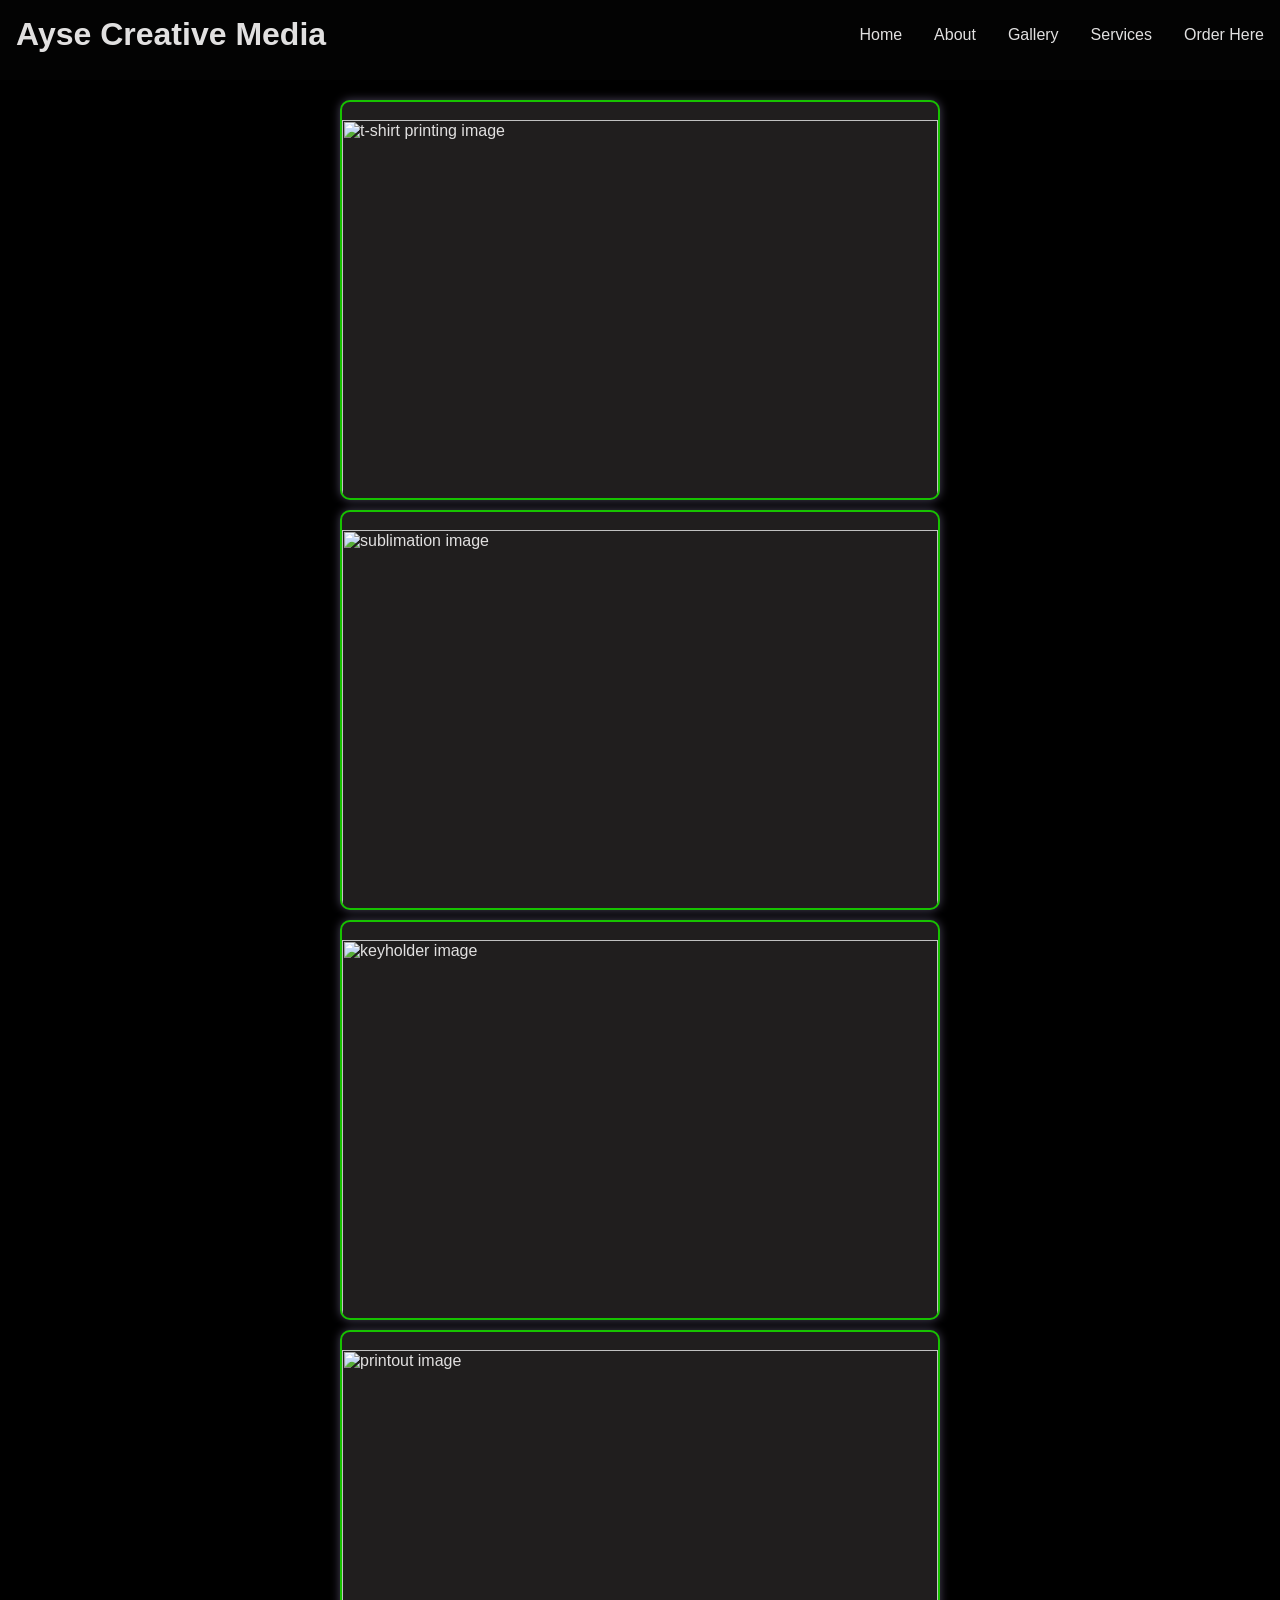
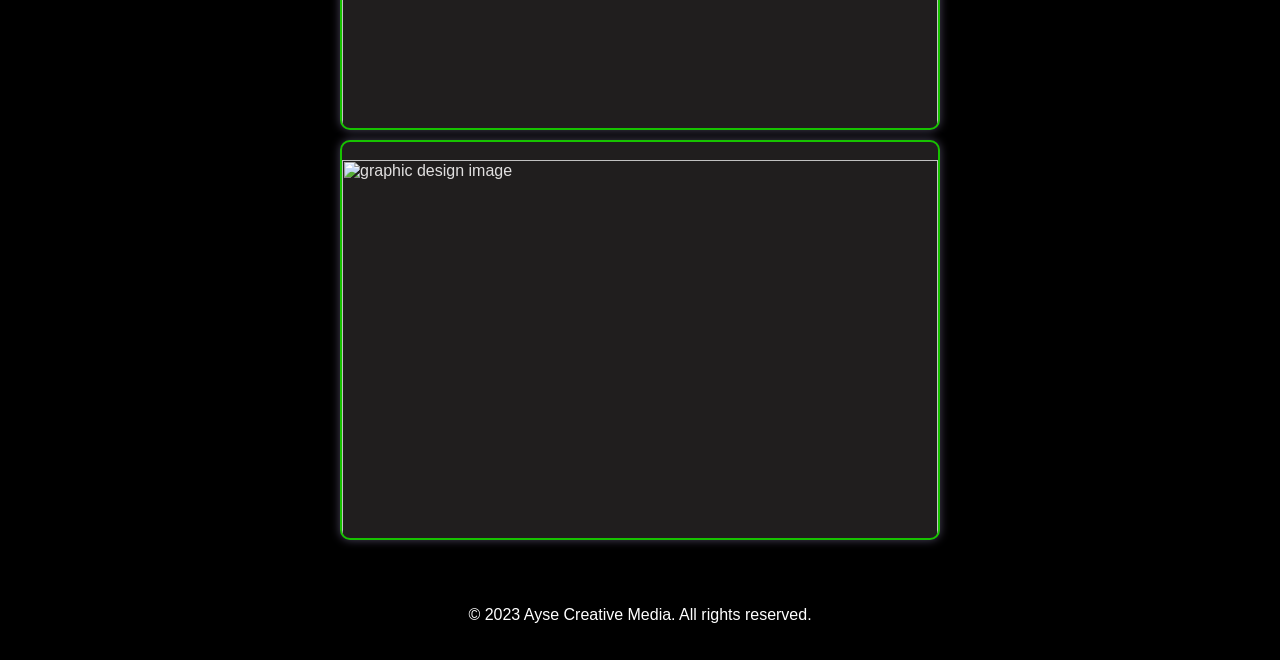
==== index.html @ 361a4e76 "Add files via upload" ====
<Doctype! html>
<html lang="en">
<head>
    <meta charset="UTF-8">
    <meta http-equiv="X-UA-Compatible" content="IE=edge">
    <meta name="viewport" content="width=device-width, initial-scale=1.0">
    <title>AyseCreativeMedia</title>
    <link rel="stylesheet" href="style.css">
</head>
<body>
    <!-- Header Section -->
    
<div class="header">
    <div class="navbar">
    <div class="nav-logo">
        <h1> Ayse Creative Media</h1>
    </div>
    <div class="hamburger">
        <spam class="bar"></spam>
        <spam class="bar"></spam>
        <spam class="bar"></spam>
    </div>
    <ul class="nav-menu">
        <li><a href="index.html"> Home </a></li>
        <li><a href="about.html"> About </a></li>
        <li><a href="gallery.html"> Gallery </a></li>
        <li><a href="services.html"> Services </a></li>
        <li><a href="Order.html"> Order Here </a></li>

    </ul>
    
    </div>
</div>
  
    <!-- Content Section -->
    <section class="content">
        <div class="content-container">
        
        <div class="content-item">
            <a href="gallery.html"><img src="https://res.cloudinary.com/txkpxwxm/image/upload/v1791805401/t-shirtprinting-img.png" alt="t-shirt printing image"></a>
        </div>
        <div class="content-item">
            <a href="gallery.html"> <img src="https://res.cloudinary.com/txkpxwxm/image/upload/v1791804949/sublimation-img.png" alt="sublimation image"></a>
            
        </div>
        <div class="content-item">
           <a href="gallery.html"> <img src="https://res.cloudinary.com/txkpxwxm/image/upload/v1791804949/keyholder-img.png" alt="keyholder image"> </a>
        </div>
        <div class="content-item">
            <a href="gallery.html"><img src="https://res.cloudinary.com/txkpxwxm/image/upload/v1791804954/printout-img.png" alt="printout image"></a>
        </div>
        <div class="content-item">
            <a href="gallery.html"><img src="https://res.cloudinary.com/txkpxwxm/image/upload/v1791804950/graphicdesign-img.png" alt="graphic design image"></a>
        </div>
        </div>
    </section>

    <section class="footer">
        <p>&copy; 2023 Ayse Creative Media. All rights reserved.</p>
    </section>
    <script src="home-script.js"></script>
</body>
</html>
---- style.css ----
*{
    margin: 0;
    padding: 0;
    box-sizing: border-box;
}
body{
    font-family: Arial, sans-serif;
    background-color: #000000;
    color: #fff;white-space: nowrap;
    overflow-x: hidden;
    width: 100%;
}
/* Header */
ul{
    list-style-type: none;
}
a,h1{
    text-decoration: none;
    color: rgb(225, 224, 224);
    padding: 1rem;
}
.header a:hover{
    color: rgb(104, 189, 104);
    box-shadow: 0 0 16px rgb(75, 71, 71);
    border: none;
    cursor: pointer;
}
.header{
    width: 100%;
    height: 80px;
    background-color: rgba(5, 5, 5, 0.60);
    backdrop-filter: blur(5px);
    position: sticky;
    top: 0;
    z-index: 1000;
}
.navbar{
    display: flex;
    justify-content: space-between;
    align-items: center;
}
.nav-menu{
    display: flex;
    list-style: none ;
    padding: 0;
    margin: 0;
}

.hamburger{
    display: none;
}
.bar{
    display: block;
    width: 25px;
    height: 3px;
    margin: 5px auto;
    background-color: rgb(179, 169, 200);
    transform: all 0.3s ease-in-out ;
}

/* Content */
.content {
    display: flex;
    flex-wrap: wrap;
    justify-content: center;
    align-items: center;
    gap: 20px;
    padding: 20px;
    box-sizing: border-box;
    width: 100%;
}

.content-item {
    width: 600px;
    height: 400px;
    background-color: #201e1e;
    border-radius: 10px;
    overflow: hidden;
    box-shadow: 0 0 10px rgba(148, 136, 182, 0.5);
    transition: all 0.3s ease-in-out;
    max-width: 100%;
    border: 2px solid #17c200;
    margin-bottom: 10px;
    
}

.content-item img {
    width: 100%;
    height: 100%;
    object-fit: cover;
    display: block;
}
.footer{
    width: 100%;
    height: 10vh;
    background-color:relative;
    display: flex;
    justify-content: center;
    align-items: center;
    color: white;
    font-size: 16px;
}
/* Mobile */

@media only screen and (max-width: 768px) {

    .navbar {
        position: relative;
    }

    .hamburger {
        display: block;
        padding: 1rem;
        cursor: pointer;
    }

    .nav-menu {
        display: none;
        list-style: none;
        padding: 0;
        margin: 0;
    
    }
    
    .nav-menu.active {
        display: flex;
        flex-direction: column;
        position: absolute;
        top: 80px;
        height: 900vh;
        right: 0;
        background-color: rgba(252, 251, 251, 0.916);
        width: 70%; 
        gap: 20px;
        padding: 20px;
        z-index: 1000;
    }

    .nav-menu li a {
        display: block;
        color: rgb(0, 0, 0);
        text-decoration: none;
        padding: 10px;


    }
    .nav-menu li a:hover {
        box-shadow: none;
        border: 1px solid black;
        border-right:  1px ; border-top: 1px; border-bottom: 1px;
    }
    /* section */
    .content{
        display: block;
        grid-template-columns: repeat(auto-fit,minmax(min(100%,280px),1fr)) ;
        gap: 20px;
        padding: 10px;
        width: 100%;  
    }
    .content-item{
        width: 100%;
    }

    
}
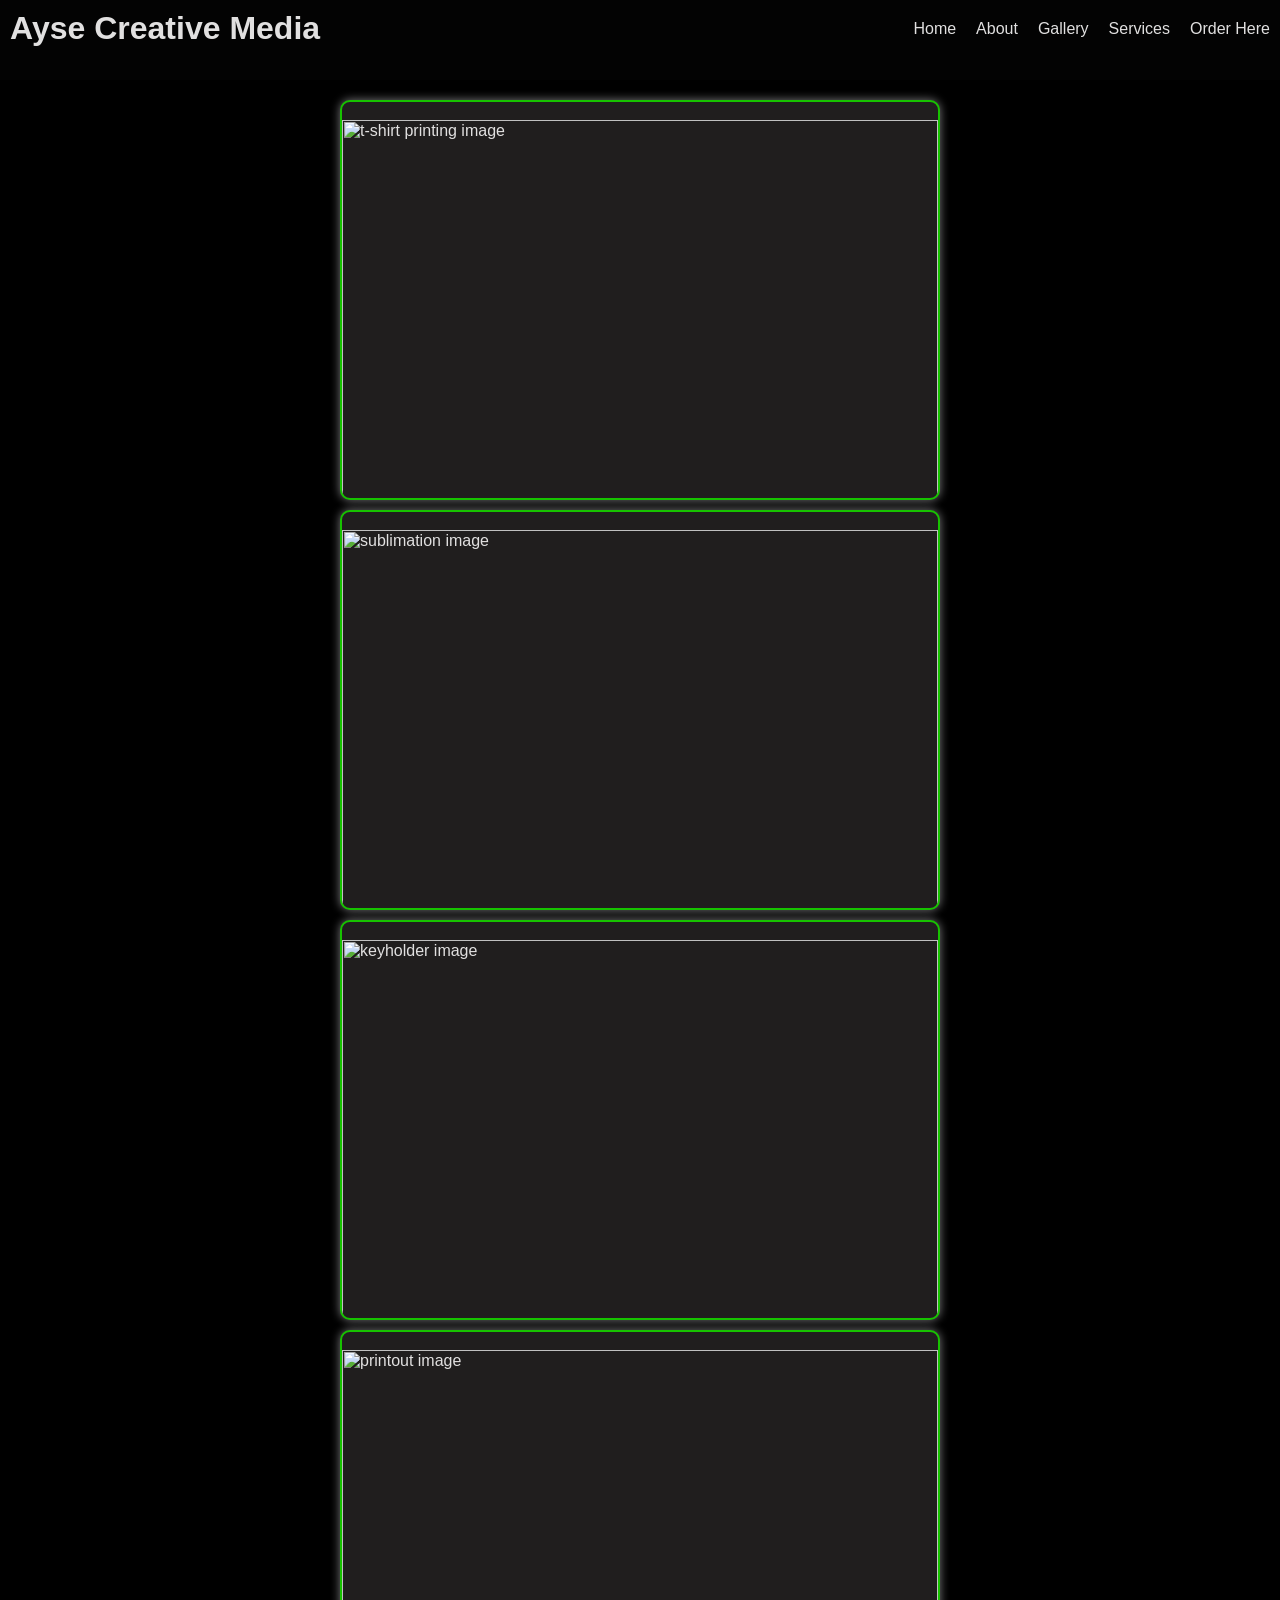
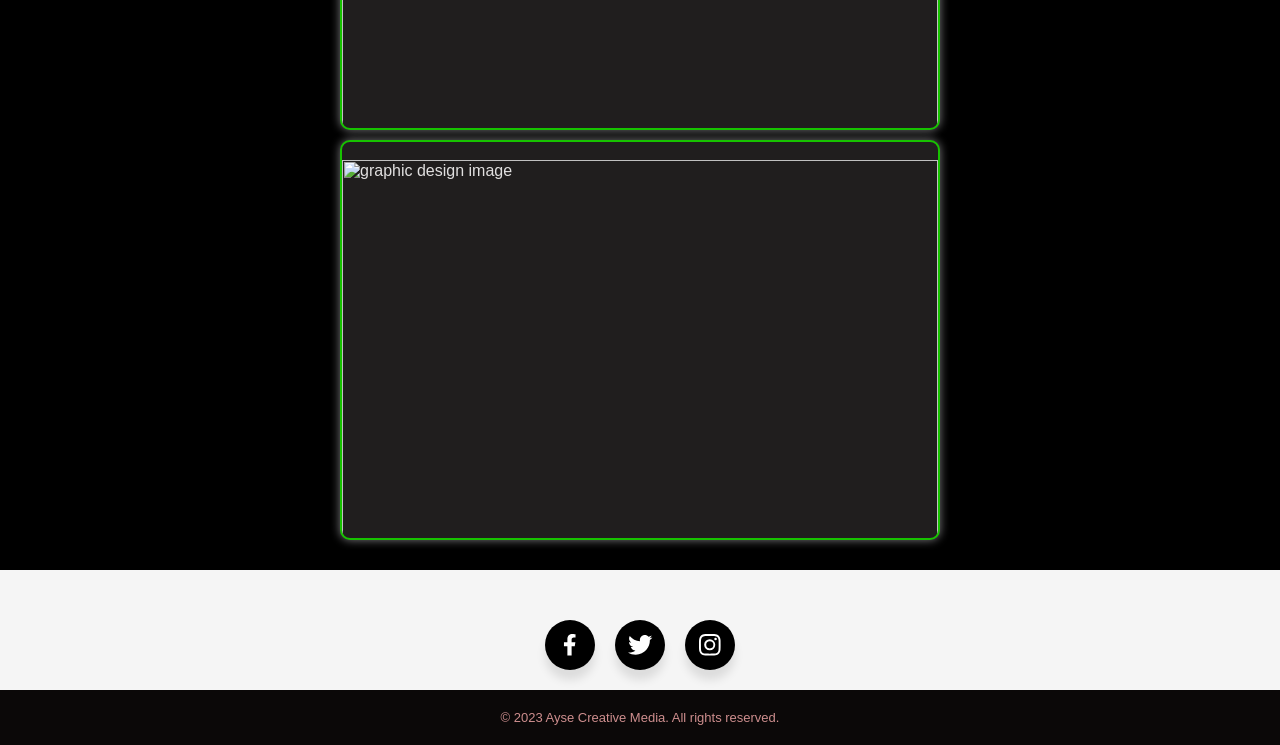
==== commit 19581bae: "Add files via upload" ====
--- a/index.html
+++ b/index.html
@@ -55,6 +55,53 @@
         </div>
     </section>
 
+    <!-- Social Media -->
+    <section class="socials">
+        <!-- From Uiverse.io by david-mohseni --> 
+<ul class="wrapper">
+  <li class="icon facebook">
+    <span class="tooltip">Facebook</span>
+    <svg
+      viewBox="0 0 320 512"
+      height="1.2em"
+      fill="currentColor"
+      xmlns="http://www.w3.org/2000/svg"
+    >
+      <path
+        d="M279.14 288l14.22-92.66h-88.91v-60.13c0-25.35 12.42-50.06 52.24-50.06h40.42V6.26S260.43 0 225.36 0c-73.22 0-121.08 44.38-121.08 124.72v70.62H22.89V288h81.39v224h100.17V288z"
+      ></path>
+    </svg>
+  </li>
+  <li class="icon twitter">
+    <span class="tooltip">Twitter</span>
+    <svg
+      height="1.8em"
+      fill="currentColor"
+      viewBox="0 0 48 48"
+      xmlns="http://www.w3.org/2000/svg"
+      class="twitter"
+    >
+      <path
+        d="M42,12.429c-1.323,0.586-2.746,0.977-4.247,1.162c1.526-0.906,2.7-2.351,3.251-4.058c-1.428,0.837-3.01,1.452-4.693,1.776C34.967,9.884,33.05,9,30.926,9c-4.08,0-7.387,3.278-7.387,7.32c0,0.572,0.067,1.129,0.193,1.67c-6.138-0.308-11.582-3.226-15.224-7.654c-0.64,1.082-1,2.349-1,3.686c0,2.541,1.301,4.778,3.285,6.096c-1.211-0.037-2.351-0.374-3.349-0.914c0,0.022,0,0.055,0,0.086c0,3.551,2.547,6.508,5.923,7.181c-0.617,0.169-1.269,0.263-1.941,0.263c-0.477,0-0.942-0.054-1.392-0.135c0.94,2.902,3.667,5.023,6.898,5.086c-2.528,1.96-5.712,3.134-9.174,3.134c-0.598,0-1.183-0.034-1.761-0.104C9.268,36.786,13.152,38,17.321,38c13.585,0,21.017-11.156,21.017-20.834c0-0.317-0.01-0.633-0.025-0.945C39.763,15.197,41.013,13.905,42,12.429"
+      ></path>
+    </svg>
+  </li>
+  <li class="icon instagram">
+    <span class="tooltip">Instagram</span>
+    <svg
+      xmlns="http://www.w3.org/2000/svg"
+      height="1.2em"
+      fill="currentColor"
+      class="bi bi-instagram"
+      viewBox="0 0 16 16"
+    >
+      <path
+        d="M8 0C5.829 0 5.556.01 4.703.048 3.85.088 3.269.222 2.76.42a3.917 3.917 0 0 0-1.417.923A3.927 3.927 0 0 0 .42 2.76C.222 3.268.087 3.85.048 4.7.01 5.555 0 5.827 0 8.001c0 2.172.01 2.444.048 3.297.04.852.174 1.433.372 1.942.205.526.478.972.923 1.417.444.445.89.719 1.416.923.51.198 1.09.333 1.942.372C5.555 15.99 5.827 16 8 16s2.444-.01 3.298-.048c.851-.04 1.434-.174 1.943-.372a3.916 3.916 0 0 0 1.416-.923c.445-.445.718-.891.923-1.417.197-.509.332-1.09.372-1.942C15.99 10.445 16 10.173 16 8s-.01-2.445-.048-3.299c-.04-.851-.175-1.433-.372-1.941a3.926 3.926 0 0 0-.923-1.417A3.911 3.911 0 0 0 13.24.42c-.51-.198-1.092-.333-1.943-.372C10.443.01 10.172 0 7.998 0h.003zm-.717 1.442h.718c2.136 0 2.389.007 3.232.046.78.035 1.204.166 1.486.275.373.145.64.319.92.599.28.28.453.546.598.92.11.281.24.705.275 1.485.039.843.047 1.096.047 3.231s-.008 2.389-.047 3.232c-.035.78-.166 1.203-.275 1.485a2.47 2.47 0 0 1-.599.919c-.28.28-.546.453-.92.598-.28.11-.704.24-1.485.276-.843.038-1.096.047-3.232.047s-2.39-.009-3.233-.047c-.78-.036-1.203-.166-1.485-.276a2.478 2.478 0 0 1-.92-.598 2.48 2.48 0 0 1-.6-.92c-.109-.281-.24-.705-.275-1.485-.038-.843-.046-1.096-.046-3.233 0-2.136.008-2.388.046-3.231.036-.78.166-1.204.276-1.486.145-.373.319-.64.599-.92.28-.28.546-.453.92-.598.282-.11.705-.24 1.485-.276.738-.034 1.024-.044 2.515-.045v.002zm4.988 1.328a.96.96 0 1 0 0 1.92.96.96 0 0 0 0-1.92zm-4.27 1.122a4.109 4.109 0 1 0 0 8.217 4.109 4.109 0 0 0 0-8.217zm0 1.441a2.667 2.667 0 1 1 0 5.334 2.667 2.667 0 0 1 0-5.334z"
+      ></path>
+    </svg>
+  </li>
+</ul>
+    </section>
     <section class="footer">
         <p>&copy; 2023 Ayse Creative Media. All rights reserved.</p>
     </section>
--- a/style.css
+++ b/style.css
@@ -17,11 +17,10 @@
 a,h1{
     text-decoration: none;
     color: rgb(225, 224, 224);
-    padding: 1rem;
+    padding: 10px;
 }
 .header a:hover{
     color: rgb(104, 189, 104);
-    box-shadow: 0 0 16px rgb(75, 71, 71);
     border: none;
     cursor: pointer;
 }
@@ -68,6 +67,7 @@
     padding: 20px;
     box-sizing: border-box;
     width: 100%;
+    
 }
 
 .content-item {
@@ -76,7 +76,7 @@
     background-color: #201e1e;
     border-radius: 10px;
     overflow: hidden;
-    box-shadow: 0 0 10px rgba(148, 136, 182, 0.5);
+    box-shadow: 0 0 10px rgba(245, 244, 249, 0.5);
     transition: all 0.3s ease-in-out;
     max-width: 100%;
     border: 2px solid #17c200;
@@ -90,22 +90,116 @@
     object-fit: cover;
     display: block;
 }
-.footer{
-    width: 100%;
-    height: 10vh;
-    background-color:relative;
-    display: flex;
-    justify-content: center;
-    align-items: center;
-    color: white;
-    font-size: 16px;
+/* Social Media */
+
+.wrapper {
+  display: inline-flex;
+  list-style: none;
+  height: 120px;
+  width: 100%;
+  padding-top: 40px;
+  font-family: "Poppins", sans-serif;
+  justify-content: center;
+  background-color: whitesmoke;
+}
+
+.wrapper .icon {
+  position: relative;
+  background: #000000;
+  border-radius: 50%;
+  margin: 10px;
+  width: 50px;
+  height: 50px;
+  font-size: 18px;
+  display: flex;
+  justify-content: center;
+  align-items: center;
+  flex-direction: column;
+  box-shadow: 0 10px 10px rgba(0, 0, 0, 0.1);
+  cursor: pointer;
+  transition: all 0.2s cubic-bezier(0.68, -0.55, 0.265, 1.55);
+}
+
+.wrapper .tooltip {
+  position: absolute;
+  top: 0;
+  font-size: 14px;
+  background: #fff;
+  color: #fff;
+  padding: 5px 8px;
+  border-radius: 5px;
+  box-shadow: 0 10px 10px rgba(0, 0, 0, 0.1);
+  opacity: 0;
+  pointer-events: none;
+  transition: all 0.3s cubic-bezier(0.68, -0.55, 0.265, 1.55);
+}
+
+.wrapper .tooltip::before {
+  position: absolute;
+  content: "";
+  height: 8px;
+  width: 8px;
+  background: #fff;
+  bottom: -3px;
+  left: 50%;
+  transform: translate(-50%) rotate(45deg);
+  transition: all 0.3s cubic-bezier(0.68, -0.55, 0.265, 1.55);
+}
+
+.wrapper .icon:hover .tooltip {
+  top: -45px;
+  opacity: 1;
+  visibility: visible;
+  pointer-events: auto;
+}
+
+.wrapper .icon:hover span,
+.wrapper .icon:hover .tooltip {
+  text-shadow: 0px -1px 0px rgba(0, 0, 0, 0.1);
+}
+
+.wrapper .facebook:hover,
+.wrapper .facebook:hover .tooltip,
+.wrapper .facebook:hover .tooltip::before {
+  background: #1877f2;
+  color: #fff;
+}
+
+.wrapper .twitter:hover,
+.wrapper .twitter:hover .tooltip,
+.wrapper .twitter:hover .tooltip::before {
+  background: #1da1f2;
+  color: #fff;
+}
+
+.wrapper .instagram:hover,
+.wrapper .instagram:hover .tooltip,
+.wrapper .instagram:hover .tooltip::before {
+  background: #e4405f;
+  color: #fff;
+}
+
+/* Footer */
+.footer {
+    padding: 20px 6%;
+    background: #0b0808;
+    color: #ce8e8e;
+    text-align: center;
+    font-size: 13px;
 }
 /* Mobile */
 
 @media only screen and (max-width: 768px) {
-
+    *{
+    margin: 0;
+    padding: 0;
+    box-sizing: border-box;
+    }
     .navbar {
         position: relative;
+    }
+    .navbar .nav-logo{
+        font-size: 12px;
     }
 
     .hamburger {
@@ -127,9 +221,9 @@
         flex-direction: column;
         position: absolute;
         top: 80px;
-        height: 900vh;
+        height: 100vh;
         right: 0;
-        background-color: rgba(252, 251, 251, 0.916);
+        background-color: rgba(203, 190, 190, 0.916);
         width: 70%; 
         gap: 20px;
         padding: 20px;
@@ -141,8 +235,6 @@
         color: rgb(0, 0, 0);
         text-decoration: none;
         padding: 10px;
-
-
     }
     .nav-menu li a:hover {
         box-shadow: none;
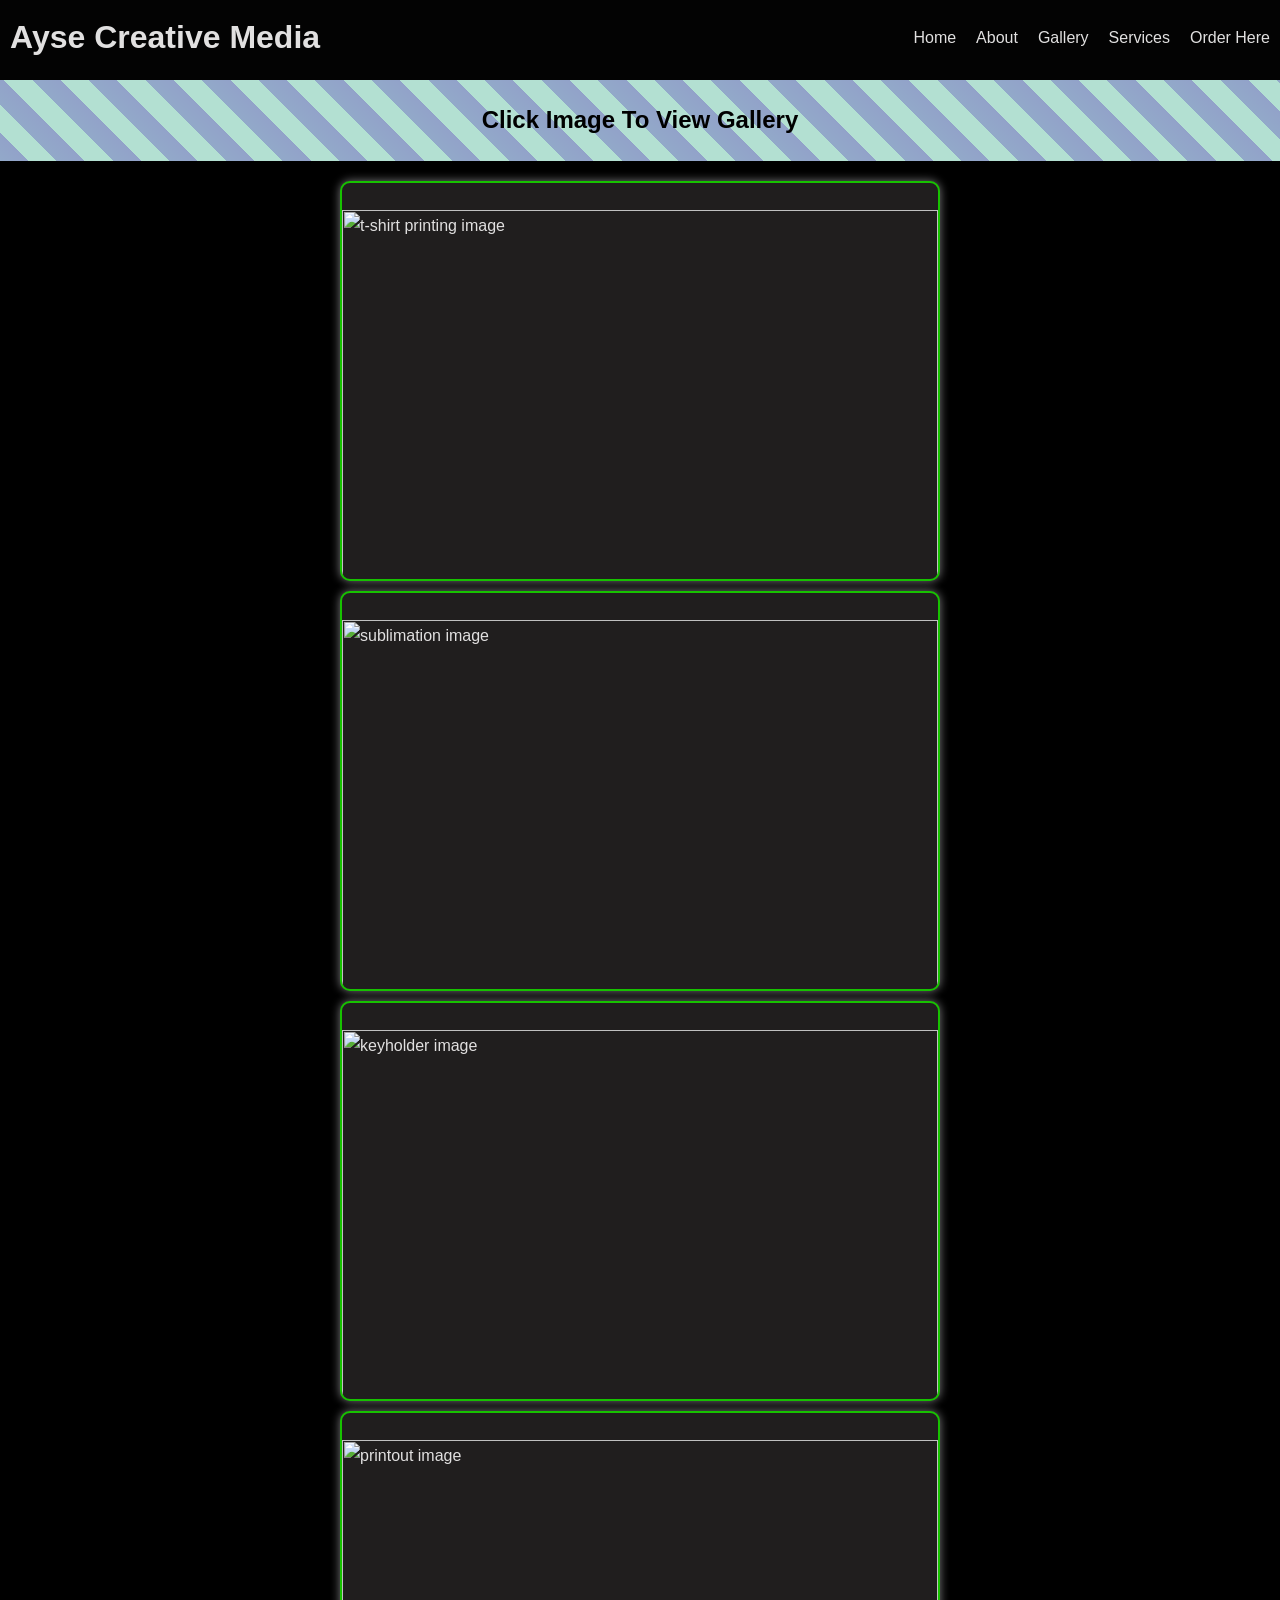
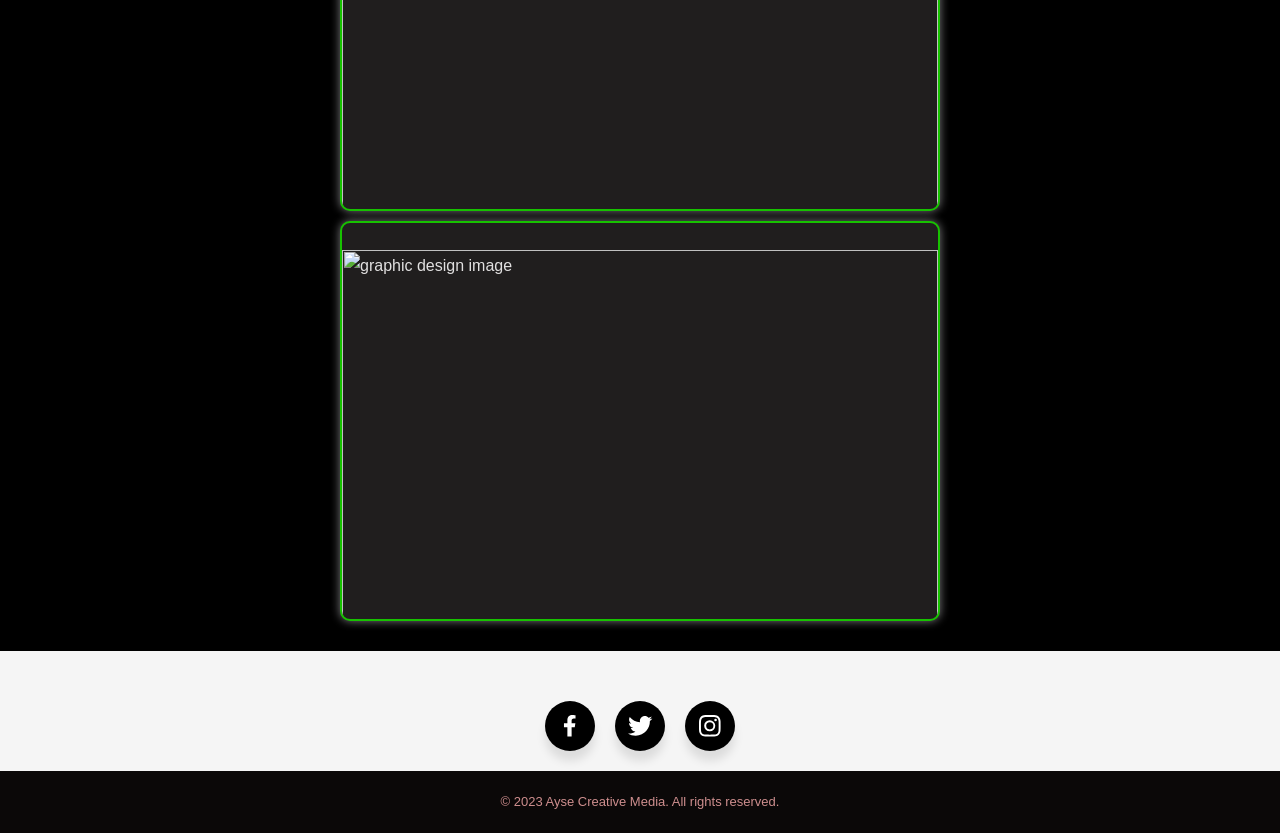
==== commit 5da14cf9: "Add files via upload" ====
--- a/index.html
+++ b/index.html
@@ -31,7 +31,9 @@
     
     </div>
 </div>
-  
+  <div class="nav-hero">
+    <h2> Click Image To View Gallery</h2>
+  </div>
     <!-- Content Section -->
     <section class="content">
         <div class="content-container">
--- a/style.css
+++ b/style.css
@@ -3,12 +3,14 @@
     padding: 0;
     box-sizing: border-box;
 }
-body{
-    font-family: Arial, sans-serif;
+body {
+        font-family: Arial, sans-serif;
     background-color: #000000;
     color: #fff;white-space: nowrap;
-    overflow-x: hidden;
-    width: 100%;
+    font-family: Arial, sans-serif;
+    line-height: 1.7;
+    width: 100%;
+
 }
 /* Header */
 ul{
@@ -44,6 +46,16 @@
     padding: 0;
     margin: 0;
 }
+.nav-hero{
+    width: 100%;
+    height: 70px 5%;
+    padding: 20px 5%;
+    justify-content: center;
+    text-align: center;
+    color: black;
+    background: repeating-linear-gradient(45deg, #92a9c9, #92a2c9 20px, #b3e0d2 20px, #b3e0d2 40px);
+}
+
 
 .hamburger{
     display: none;
@@ -187,7 +199,92 @@
     text-align: center;
     font-size: 13px;
 }
-/* Mobile */
+
+.wrapper .icon {
+  position: relative;
+  background: #000000;
+  border-radius: 50%;
+  margin: 10px;
+  width: 50px;
+  height: 50px;
+  font-size: 18px;
+  display: flex;
+  justify-content: center;
+  align-items: center;
+  flex-direction: column;
+  box-shadow: 0 10px 10px rgba(0, 0, 0, 0.1);
+  cursor: pointer;
+  transition: all 0.2s cubic-bezier(0.68, -0.55, 0.265, 1.55);
+}
+
+.wrapper .tooltip {
+  position: absolute;
+  top: 0;
+  font-size: 14px;
+  background: #fff;
+  color: #fff;
+  padding: 5px 8px;
+  border-radius: 5px;
+  box-shadow: 0 10px 10px rgba(0, 0, 0, 0.1);
+  opacity: 0;
+  pointer-events: none;
+  transition: all 0.3s cubic-bezier(0.68, -0.55, 0.265, 1.55);
+}
+
+.wrapper .tooltip::before {
+  position: absolute;
+  content: "";
+  height: 8px;
+  width: 8px;
+  background: #fff;
+  bottom: -3px;
+  left: 50%;
+  transform: translate(-50%) rotate(45deg);
+  transition: all 0.3s cubic-bezier(0.68, -0.55, 0.265, 1.55);
+}
+
+.wrapper .icon:hover .tooltip {
+  top: -45px;
+  opacity: 1;
+  visibility: visible;
+  pointer-events: auto;
+}
+
+.wrapper .icon:hover span,
+.wrapper .icon:hover .tooltip {
+  text-shadow: 0px -1px 0px rgba(0, 0, 0, 0.1);
+}
+
+.wrapper .facebook:hover,
+.wrapper .facebook:hover .tooltip,
+.wrapper .facebook:hover .tooltip::before {
+  background: #1877f2;
+  color: #fff;
+}
+
+.wrapper .twitter:hover,
+.wrapper .twitter:hover .tooltip,
+.wrapper .twitter:hover .tooltip::before {
+  background: #1da1f2;
+  color: #fff;
+}
+
+.wrapper .instagram:hover,
+.wrapper .instagram:hover .tooltip,
+.wrapper .instagram:hover .tooltip::before {
+  background: #e4405f;
+  color: #fff;
+}
+
+/* Footer */
+.footer {
+    padding: 20px 6%;
+    background: #0b0808;
+    color: #ce8e8e;
+    text-align: center;
+    font-size: 13px;
+}
+/* Mobile responsive design */
 
 @media only screen and (max-width: 768px) {
     *{
@@ -195,6 +292,11 @@
     padding: 0;
     box-sizing: border-box;
     }
+
+    .header{
+        flex-direction: column;
+    }
+
     .navbar {
         position: relative;
     }
@@ -223,7 +325,7 @@
         top: 80px;
         height: 100vh;
         right: 0;
-        background-color: rgba(203, 190, 190, 0.916);
+        background-color:whitesmoke;
         width: 70%; 
         gap: 20px;
         padding: 20px;
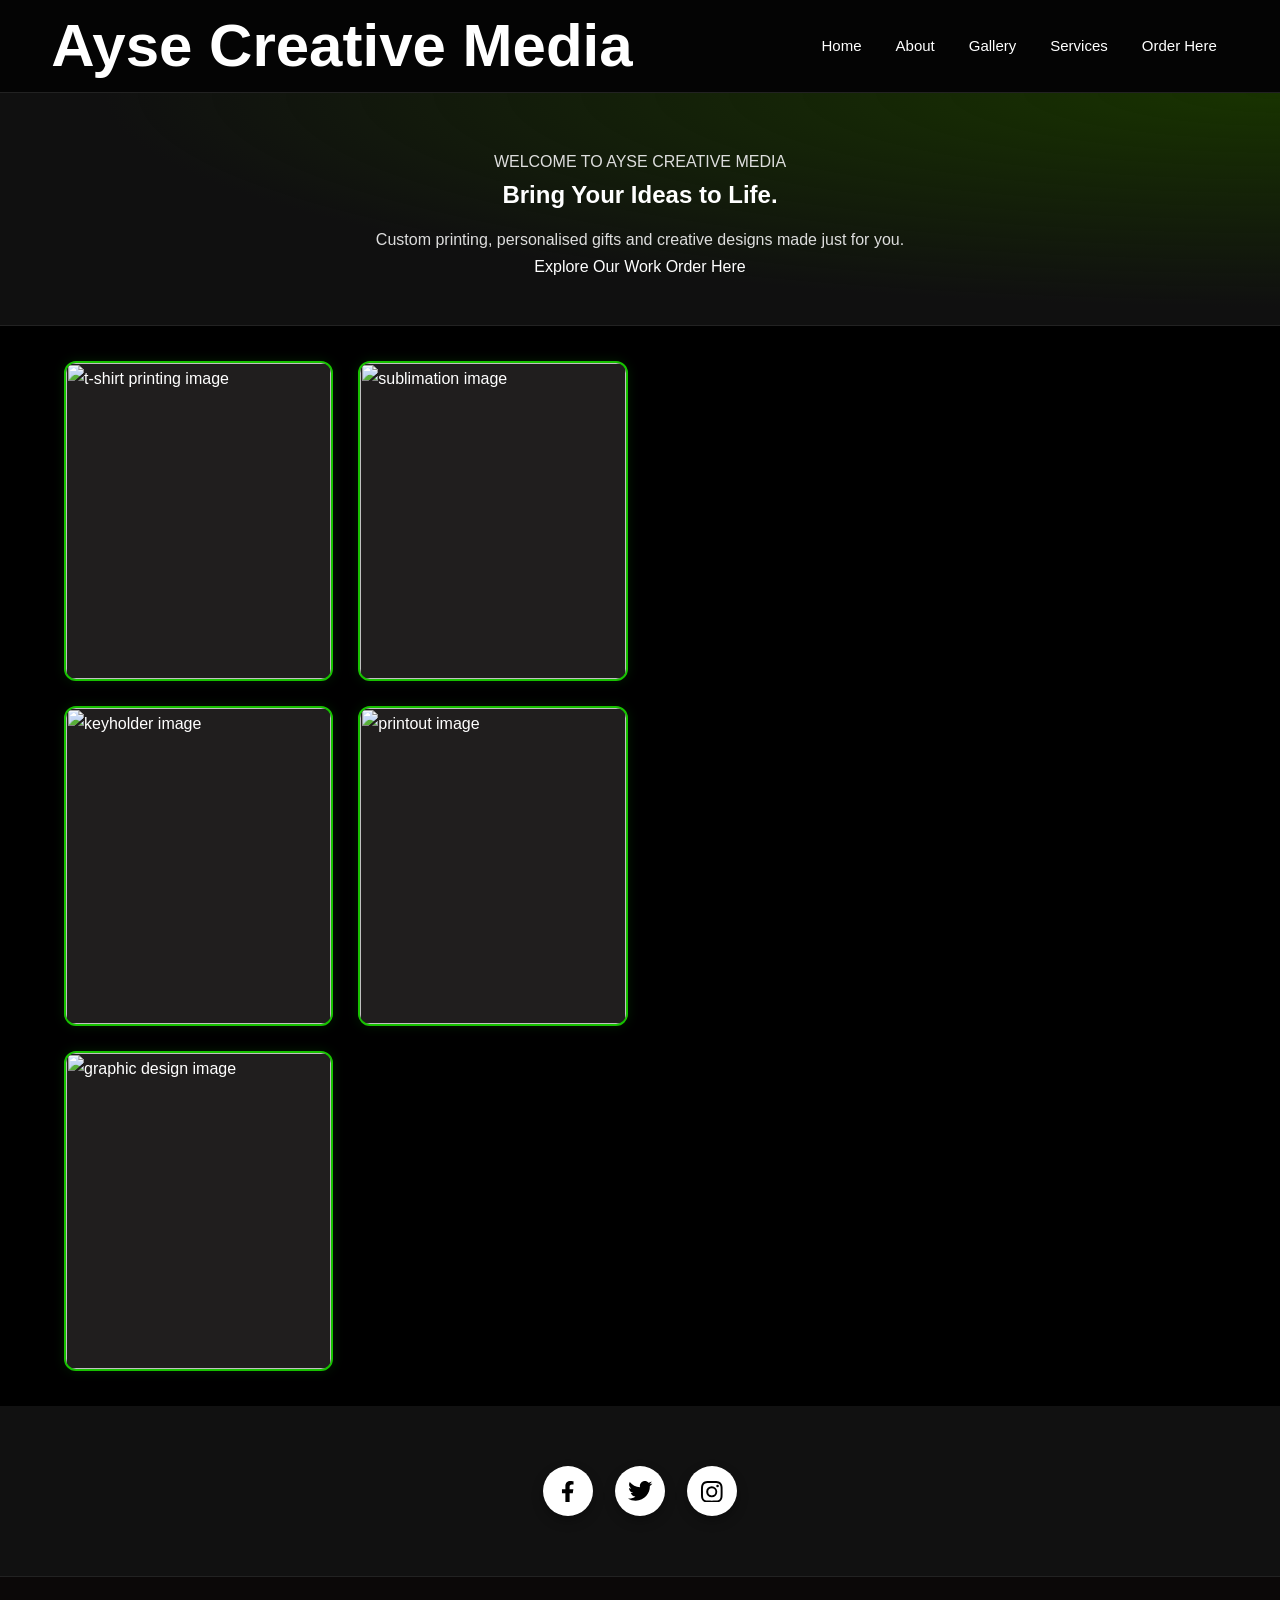
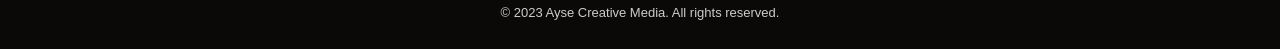
==== commit 308292b3: "Add files via upload" ====
--- a/index.html
+++ b/index.html
@@ -31,9 +31,26 @@
     
     </div>
 </div>
-  <div class="nav-hero">
-    <h2> Click Image To View Gallery</h2>
-  </div>
+  <section class="nav-hero">
+    <p class="hero-tag">WELCOME TO AYSE CREATIVE MEDIA</p>
+
+    <h1>Bring Your Ideas to Life.</h1>
+
+    <p class="hero-description">
+        Custom printing, personalised gifts and creative designs
+        made just for you.
+    </p>
+
+    <div class="hero-buttons">
+        <a href="gallery.html" class="hero-btn primary-btn">
+            Explore Our Work
+        </a>
+
+        <a href="Order.html" class="hero-btn secondary-btn">
+            Order Here
+        </a>
+    </div>
+</section>
     <!-- Content Section -->
     <section class="content">
         <div class="content-container">
--- a/style.css
+++ b/style.css
@@ -1,360 +1,524 @@
-*{
+* {
     margin: 0;
     padding: 0;
     box-sizing: border-box;
 }
+
+:root {
+    --ayse-green: #a8ed00;
+    --ayse-border: #17c200;
+    --ayse-black: #000000;
+    --ayse-card: #201e1e;
+    --ayse-white: #ffffff;
+    --ayse-grey: #cccccc;
+    --ayse-blue: rgb(36, 67, 119);
+}
+
+html {
+    width: 100%;
+    scroll-behavior: smooth;
+    scroll-padding-top: 90px;
+}
+
 body {
-        font-family: Arial, sans-serif;
-    background-color: #000000;
-    color: #fff;white-space: nowrap;
     font-family: Arial, sans-serif;
+    background-color: var(--ayse-black);
+    color: var(--ayse-white);
     line-height: 1.7;
     width: 100%;
-
-}
-/* Header */
-ul{
-    list-style-type: none;
-}
-a,h1{
+    min-height: 100vh;
+    overflow-x: clip;
+}
+
+/* GENERAL LINKS */
+a {
     text-decoration: none;
-    color: rgb(225, 224, 224);
-    padding: 10px;
-}
-.header a:hover{
-    color: rgb(104, 189, 104);
-    border: none;
-    cursor: pointer;
-}
-.header{
-    width: 100%;
-    height: 80px;
-    background-color: rgba(5, 5, 5, 0.60);
-    backdrop-filter: blur(5px);
+    color: inherit;
+}
+
+ul {
+    list-style: none;
+    }
+
+/* header */
+.header {
+    width: 100%;
+    min-height: 80px;
+    background-color: rgba(5, 5, 5, 0.95);
+    backdrop-filter: blur(10px);
     position: sticky;
     top: 0;
     z-index: 1000;
-}
-.navbar{
+    border-bottom: 1px solid #222;
+}
+
+.navbar {
+    min-height: 80px;
     display: flex;
     justify-content: space-between;
     align-items: center;
-}
-.nav-menu{
+    gap: 20px;
+    padding: 10px 4%;
+    position: relative;
+}
+
+.nav-logo {
+    color: var(--ayse-white);
+    font-size: clamp(20px, 2.5vw, 30px);
+    font-weight: bold;
+    white-space: normal;
+    line-height: 1.2;
+}
+
+.nav-menu {
     display: flex;
-    list-style: none ;
+    align-items: center;
+    justify-content: flex-end;
+    gap: 10px;
+    margin: 0;
     padding: 0;
-    margin: 0;
-}
-.nav-hero{
-    width: 100%;
-    height: 70px 5%;
-    padding: 20px 5%;
-    justify-content: center;
-    text-align: center;
-    color: black;
-    background: repeating-linear-gradient(45deg, #92a9c9, #92a2c9 20px, #b3e0d2 20px, #b3e0d2 40px);
-}
-
-
-.hamburger{
+}
+
+.nav-menu li a {
+    display: block;
+    color: var(--ayse-white);
+    padding: 10px 12px;
+    font-size: 15px;
+    transition: color 0.3s ease;
+}
+
+.nav-menu li a:hover,
+.nav-menu li a:focus-visible {
+    color: var(--ayse-green);
+}
+
+/* HAMBURGER BUTTON */
+
+.hamburger {
     display: none;
-}
-.bar{
+    border: none;
+    background: transparent;
+    cursor: pointer;
+    padding: 10px;
+}
+
+.bar {
     display: block;
     width: 25px;
     height: 3px;
     margin: 5px auto;
-    background-color: rgb(179, 169, 200);
-    transform: all 0.3s ease-in-out ;
-}
-
-/* Content */
+    background-color: var(--ayse-green);
+    border-radius: 3px;
+    transition: all 0.3s ease-in-out;
+}
+
+/* Hamburger animation */
+.hamburger.active .bar:nth-child(2) {
+    opacity: 0;
+}
+
+.hamburger.active .bar:nth-child(1) {
+    transform: translateY(8px) rotate(45deg);
+}
+
+.hamburger.active .bar:nth-child(3) {
+    transform: translateY(-8px) rotate(-45deg);
+}
+
+/* HERO / GALLERY HEADING */
+
+.nav-hero {
+    width: 100%;
+    padding: 45px 20px;
+    text-align: center;
+    color: var(--ayse-white);
+    background:
+        radial-gradient(
+            ellipse at top right,
+            #183300,
+            transparent 65%
+        ),
+        #101010;
+    border-bottom: 1px solid #222;
+}
+
+.nav-hero h2 {
+    color: var(--ayse-green);
+    font-size: clamp(24px, 4vw, 38px);
+    line-height: 1.3;
+    margin-bottom: 10px;
+}
+
+/* Optional hero paragraph */
+.nav-hero p {
+    max-width: 650px;
+    margin: 10px auto 0;
+    color: #dddddd;
+}
+
+
+   /* PRODUCT GALLERY */
+
+
 .content {
+    display: grid;
+    grid-template-columns: repeat(2, minmax(0, 1fr));
+    justify-content: center;
+    align-items: stretch;
+    gap: 25px;
+    padding: 35px 5%;
+    width: 100%;
+    max-width: 1400px;
+    margin: 0 auto;
+}
+
+.content-container {
+    display: grid;
+    grid-template-columns: repeat(2, minmax(0, 1fr));
+    gap: 25px;
+    width: 100%;
+    min-width: 0;
+}
+
+.content-item {
+    width: 100%;
+    min-width: 0;
+    height: 320px;
+    margin: 0;
+    background-color: var(--ayse-card);
+    border: 2px solid var(--ayse-border);
+    border-radius: 12px;
+    overflow: hidden;
+    box-shadow: 0 0 12px rgba(23, 194, 0, 0.15);
+    transition:
+        transform 0.3s ease,
+        box-shadow 0.3s ease,
+        border-color 0.3s ease;
+}
+
+.content-item:hover {
+    transform: translateY(-5px);
+    border-color: var(--ayse-green);
+    box-shadow: 0 8px 25px rgba(23, 194, 0, 0.25);
+}
+
+.content-item a {
+    display: block;
+    width: 100%;
+    height: 100%;
+}
+
+.content-item img {
+    display: block;
+    width: 100%;
+    height: 100%;
+    object-fit: cover;
+    object-position: center;
+    transition: transform 0.4s ease;
+}
+
+.content-item:hover img {
+    transform: scale(1.03);
+}
+
+/* social media */
+.socials {
+    width: 100%;
+    padding: 30px 15px;
+    text-align: center;
+    background-color: #111111;
+}
+
+.wrapper {
     display: flex;
     flex-wrap: wrap;
+    list-style: none;
     justify-content: center;
     align-items: center;
-    gap: 20px;
-    padding: 20px;
-    box-sizing: border-box;
-    width: 100%;
-    
-}
-
-.content-item {
-    width: 600px;
-    height: 400px;
-    background-color: #201e1e;
-    border-radius: 10px;
-    overflow: hidden;
-    box-shadow: 0 0 10px rgba(245, 244, 249, 0.5);
-    transition: all 0.3s ease-in-out;
-    max-width: 100%;
-    border: 2px solid #17c200;
-    margin-bottom: 10px;
-    
-}
-
-.content-item img {
-    width: 100%;
-    height: 100%;
-    object-fit: cover;
-    display: block;
-}
-/* Social Media */
-
-.wrapper {
-  display: inline-flex;
-  list-style: none;
-  height: 120px;
-  width: 100%;
-  padding-top: 40px;
-  font-family: "Poppins", sans-serif;
-  justify-content: center;
-  background-color: whitesmoke;
+    gap: 12px;
+    width: 100%;
+    min-height: 100px;
+    padding: 25px 10px;
+    background-color: #111111;
+    font-family: Arial, sans-serif;
 }
 
 .wrapper .icon {
-  position: relative;
-  background: #000000;
-  border-radius: 50%;
-  margin: 10px;
-  width: 50px;
-  height: 50px;
-  font-size: 18px;
-  display: flex;
-  justify-content: center;
-  align-items: center;
-  flex-direction: column;
-  box-shadow: 0 10px 10px rgba(0, 0, 0, 0.1);
-  cursor: pointer;
-  transition: all 0.2s cubic-bezier(0.68, -0.55, 0.265, 1.55);
+    position: relative;
+    display: flex;
+    justify-content: center;
+    align-items: center;
+    width: 50px;
+    height: 50px;
+    margin: 5px;
+    border-radius: 50%;
+    background-color: #ffffff;
+    color: #000000;
+    font-size: 18px;
+    cursor: pointer;
+    box-shadow: 0 5px 12px rgba(0, 0, 0, 0.3);
+    transition: all 0.25s ease;
+    /* transform :  translateX(10%) rotate(5deg) ; */
+    background-color : 0.25s ease;
+}
+
+.wrapper .icon:hover {
+    transform: translateY(-5px);
 }
 
 .wrapper .tooltip {
-  position: absolute;
-  top: 0;
-  font-size: 14px;
-  background: #fff;
-  color: #fff;
-  padding: 5px 8px;
-  border-radius: 5px;
-  box-shadow: 0 10px 10px rgba(0, 0, 0, 0.1);
-  opacity: 0;
-  pointer-events: none;
-  transition: all 0.3s cubic-bezier(0.68, -0.55, 0.265, 1.55);
+    position: absolute;
+    top: 0;
+    left: 50%;
+    transform: translateX(-50%);
+    white-space: nowrap;
+    font-size: 13px;
+    background: #ffffff;
+    color: #111111;
+    padding: 5px 9px;
+    border-radius: 5px;
+    opacity: 0;
+    visibility: hidden;
+    pointer-events: none;
+    transition: all 0.25s ease;
 }
 
 .wrapper .tooltip::before {
-  position: absolute;
-  content: "";
-  height: 8px;
-  width: 8px;
-  background: #fff;
-  bottom: -3px;
-  left: 50%;
-  transform: translate(-50%) rotate(45deg);
-  transition: all 0.3s cubic-bezier(0.68, -0.55, 0.265, 1.55);
+    content: "";
+    position: absolute;
+    left: 50%;
+    bottom: -4px;
+    width: 8px;
+    height: 8px;
+    background: #ffffff;
+    transform: translateX(-50%) rotate(45deg);
 }
 
 .wrapper .icon:hover .tooltip {
-  top: -45px;
-  opacity: 1;
-  visibility: visible;
-  pointer-events: auto;
-}
-
-.wrapper .icon:hover span,
-.wrapper .icon:hover .tooltip {
-  text-shadow: 0px -1px 0px rgba(0, 0, 0, 0.1);
-}
+    top: -38px;
+    opacity: 1;
+    visibility: visible;
+}
+
+/* Social media colours */
 
 .wrapper .facebook:hover,
 .wrapper .facebook:hover .tooltip,
 .wrapper .facebook:hover .tooltip::before {
-  background: #1877f2;
-  color: #fff;
+    background-color: #1877f2;
+    color: #ffffff;
 }
 
 .wrapper .twitter:hover,
 .wrapper .twitter:hover .tooltip,
 .wrapper .twitter:hover .tooltip::before {
-  background: #1da1f2;
-  color: #fff;
+    background-color: #1da1f2;
+    color: #ffffff;
 }
 
 .wrapper .instagram:hover,
 .wrapper .instagram:hover .tooltip,
 .wrapper .instagram:hover .tooltip::before {
-  background: #e4405f;
-  color: #fff;
-}
-
-/* Footer */
+    background-color: #e4405f;
+    color: #ffffff;
+}
+
+/* ==============================
+   FOOTER
+================================ */
+
 .footer {
-    padding: 20px 6%;
-    background: #0b0808;
-    color: #ce8e8e;
+    width: 100%;
+    padding: 25px 6%;
+    background-color: #0b0808;
+    color: #cccccc;
     text-align: center;
     font-size: 13px;
-}
-
-.wrapper .icon {
-  position: relative;
-  background: #000000;
-  border-radius: 50%;
-  margin: 10px;
-  width: 50px;
-  height: 50px;
-  font-size: 18px;
-  display: flex;
-  justify-content: center;
-  align-items: center;
-  flex-direction: column;
-  box-shadow: 0 10px 10px rgba(0, 0, 0, 0.1);
-  cursor: pointer;
-  transition: all 0.2s cubic-bezier(0.68, -0.55, 0.265, 1.55);
-}
-
-.wrapper .tooltip {
-  position: absolute;
-  top: 0;
-  font-size: 14px;
-  background: #fff;
-  color: #fff;
-  padding: 5px 8px;
-  border-radius: 5px;
-  box-shadow: 0 10px 10px rgba(0, 0, 0, 0.1);
-  opacity: 0;
-  pointer-events: none;
-  transition: all 0.3s cubic-bezier(0.68, -0.55, 0.265, 1.55);
-}
-
-.wrapper .tooltip::before {
-  position: absolute;
-  content: "";
-  height: 8px;
-  width: 8px;
-  background: #fff;
-  bottom: -3px;
-  left: 50%;
-  transform: translate(-50%) rotate(45deg);
-  transition: all 0.3s cubic-bezier(0.68, -0.55, 0.265, 1.55);
-}
-
-.wrapper .icon:hover .tooltip {
-  top: -45px;
-  opacity: 1;
-  visibility: visible;
-  pointer-events: auto;
-}
-
-.wrapper .icon:hover span,
-.wrapper .icon:hover .tooltip {
-  text-shadow: 0px -1px 0px rgba(0, 0, 0, 0.1);
-}
-
-.wrapper .facebook:hover,
-.wrapper .facebook:hover .tooltip,
-.wrapper .facebook:hover .tooltip::before {
-  background: #1877f2;
-  color: #fff;
-}
-
-.wrapper .twitter:hover,
-.wrapper .twitter:hover .tooltip,
-.wrapper .twitter:hover .tooltip::before {
-  background: #1da1f2;
-  color: #fff;
-}
-
-.wrapper .instagram:hover,
-.wrapper .instagram:hover .tooltip,
-.wrapper .instagram:hover .tooltip::before {
-  background: #e4405f;
-  color: #fff;
-}
-
-/* Footer */
-.footer {
-    padding: 20px 6%;
-    background: #0b0808;
-    color: #ce8e8e;
-    text-align: center;
-    font-size: 13px;
-}
-/* Mobile responsive design */
-
-@media only screen and (max-width: 768px) {
-    *{
-    margin: 0;
-    padding: 0;
-    box-sizing: border-box;
-    }
-
-    .header{
-        flex-direction: column;
-    }
+    border-top: 1px solid #222;
+}
+
+.footer p {
+    max-width: 100%;
+    white-space: normal;
+}
+
+/* ==============================
+   TABLET RESPONSIVENESS
+================================ */
+
+@media screen and (max-width: 900px) {
 
     .navbar {
-        position: relative;
-    }
-    .navbar .nav-logo{
+        padding: 10px 3%;
+    }
+
+    .nav-menu {
+        gap: 2px;
+    }
+
+    .nav-menu li a {
+        padding: 10px 8px;
+        font-size: 14px;
+    }
+
+    .content {
+        gap: 18px;
+        padding: 25px 3%;
+    }
+
+    .content-container {
+        gap: 18px;
+    }
+
+    .content-item {
+        height: 280px;
+    }
+}
+
+/* ==============================
+   MOBILE NAVIGATION
+================================ */
+
+@media screen and (max-width: 768px) {
+
+    .header {
+        min-height: 75px;
+    }
+
+    .navbar {
+        min-height: 75px;
+        padding: 10px 4%;
+        justify-content: space-between;
+        gap: 10px;
+    }
+
+    .navbar .nav-logo {
         font-size: 12px;
+        max-width: 80%;
+        white-space: normal;
+
     }
 
     .hamburger {
         display: block;
-        padding: 1rem;
-        cursor: pointer;
+        flex-shrink: 0;
+        padding: 10px;
     }
 
     .nav-menu {
         display: none;
-        list-style: none;
-        padding: 0;
-        margin: 0;
-    
-    }
-    
+    }
+
     .nav-menu.active {
         display: flex;
         flex-direction: column;
+        align-items: stretch;
+        justify-content: flex-start;
         position: absolute;
-        top: 80px;
-        height: 100vh;
+        top: 100%;
         right: 0;
-        background-color:whitesmoke;
-        width: 70%; 
-        gap: 20px;
+        width: min(280px, 85vw);
+        max-height: 100vh;
+        overflow-y: auto;
+        gap: 8px;
         padding: 20px;
-        z-index: 1000;
+        background-color: #111111;
+        border-left: 2px solid var(--ayse-border);
+        border-bottom: 2px solid var(--ayse-border);
+        box-shadow: 0 10px 20px rgba(0, 0, 0, 0.5);
+        z-index: 1001;
+    }
+
+    .nav-menu li {
+        width: 100%;
     }
 
     .nav-menu li a {
         display: block;
-        color: rgb(0, 0, 0);
-        text-decoration: none;
-        padding: 10px;
-    }
+        width: 100%;
+        padding: 12px;
+        color: #ffffff;
+        border-radius: 5px;
+    }
+
     .nav-menu li a:hover {
-        box-shadow: none;
-        border: 1px solid black;
-        border-right:  1px ; border-top: 1px; border-bottom: 1px;
-    }
-    /* section */
-    .content{
-        display: block;
-        grid-template-columns: repeat(auto-fit,minmax(min(100%,280px),1fr)) ;
-        gap: 20px;
-        padding: 10px;
-        width: 100%;  
-    }
-    .content-item{
+        background-color: #222222;
+        color: var(--ayse-green);
+        border: none;
+    }
+
+    /* Hero */
+    .nav-hero {
+        padding: 35px 15px;
+    }
+
+    /* Main gallery */
+    .content {
+        display: grid;
+        grid-template-columns: 1fr;
+        gap: 18px;
+        padding: 20px 15px;
+    }
+
+    /* Gallery with a content-container */
+    .content-container {
+        grid-template-columns: 1fr;
+        gap: 18px;
+    }
+
+    .content-item {
         width: 100%;
-    }
-
-    
-}
-    +        height: auto;
+        aspect-ratio: 4 / 3;
+        margin: 0;
+    }
+
+    .content-item img {
+        width: 100%;
+        height: 100%;
+        object-fit: cover;
+    }
+
+    .wrapper {
+        gap: 8px;
+        padding: 20px 5px;
+    }
+}
+
+/* ==============================
+   SMALL MOBILE SCREENS
+================================ */
+
+@media screen and (max-width: 400px) {
+
+    .navbar .nav-logo {
+        font-size: 17px;
+    }
+
+    .nav-hero {
+        padding: 30px 12px;
+    }
+
+    .nav-hero h2 {
+        font-size: 23px;
+    }
+
+    .content {
+        padding: 15px 10px;
+        gap: 15px;
+    }
+
+    .content-item {
+        border-width: 1px;
+        border-radius: 8px;
+    }
+
+    .wrapper .icon {
+        width: 44px;
+        height: 44px;
+    }
+
+    .footer {
+        padding: 20px 12px;
+    }
+}
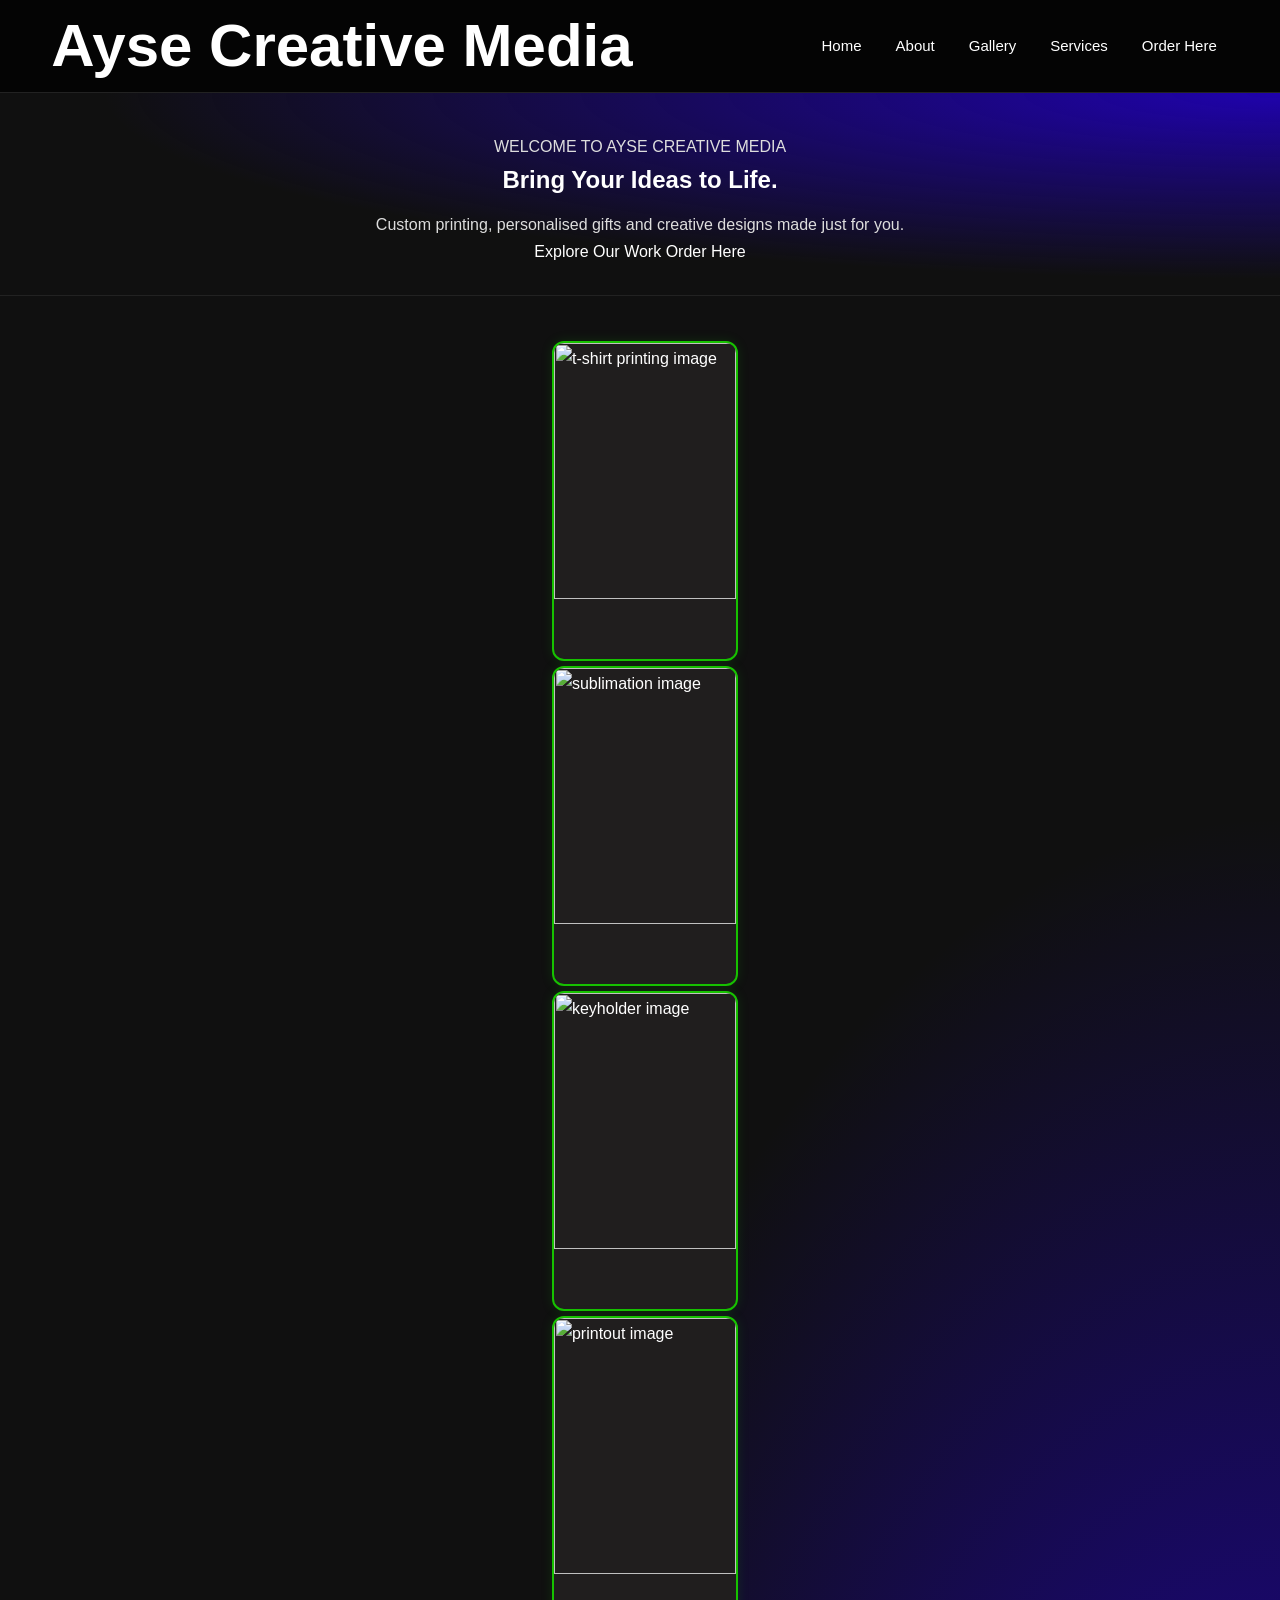
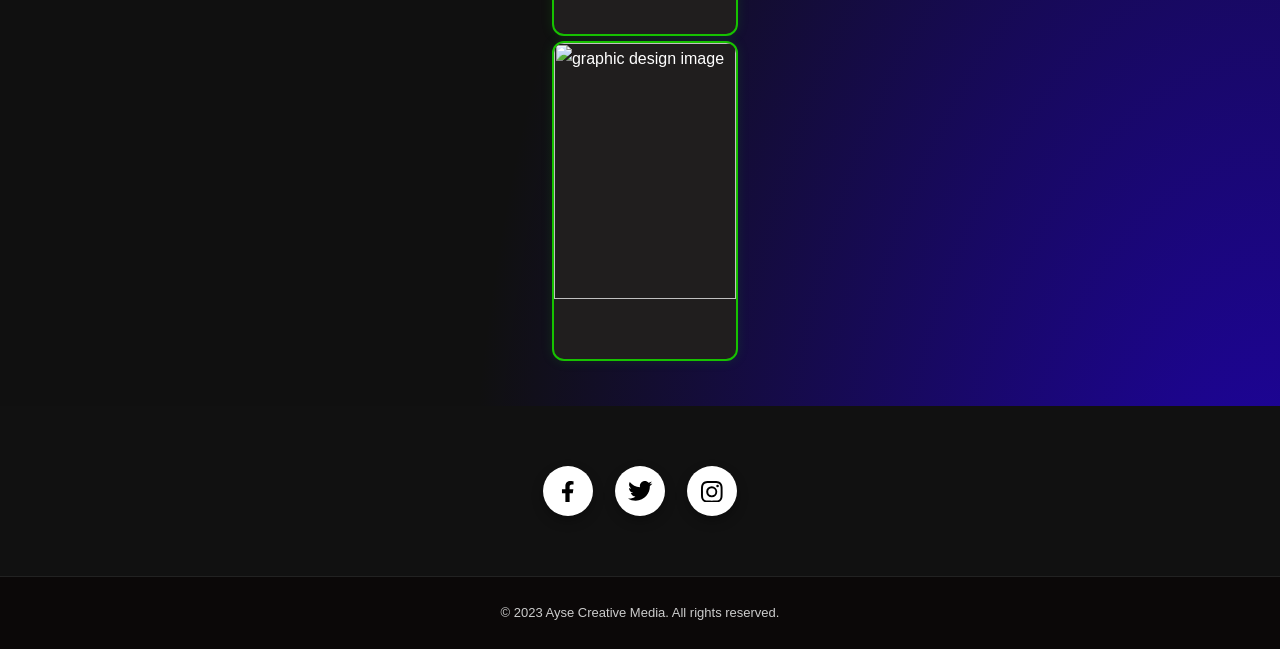
==== commit c886029f: "Add files via upload" ====
--- a/index.html
+++ b/index.html
@@ -104,6 +104,7 @@
         d="M42,12.429c-1.323,0.586-2.746,0.977-4.247,1.162c1.526-0.906,2.7-2.351,3.251-4.058c-1.428,0.837-3.01,1.452-4.693,1.776C34.967,9.884,33.05,9,30.926,9c-4.08,0-7.387,3.278-7.387,7.32c0,0.572,0.067,1.129,0.193,1.67c-6.138-0.308-11.582-3.226-15.224-7.654c-0.64,1.082-1,2.349-1,3.686c0,2.541,1.301,4.778,3.285,6.096c-1.211-0.037-2.351-0.374-3.349-0.914c0,0.022,0,0.055,0,0.086c0,3.551,2.547,6.508,5.923,7.181c-0.617,0.169-1.269,0.263-1.941,0.263c-0.477,0-0.942-0.054-1.392-0.135c0.94,2.902,3.667,5.023,6.898,5.086c-2.528,1.96-5.712,3.134-9.174,3.134c-0.598,0-1.183-0.034-1.761-0.104C9.268,36.786,13.152,38,17.321,38c13.585,0,21.017-11.156,21.017-20.834c0-0.317-0.01-0.633-0.025-0.945C39.763,15.197,41.013,13.905,42,12.429"
       ></path>
     </svg>
+    <a url="tiktok.com/@ayse.creative.media"></a>
   </li>
   <li class="icon instagram">
     <span class="tooltip">Instagram</span>
--- a/style.css
+++ b/style.css
@@ -22,7 +22,15 @@
 
 body {
     font-family: Arial, sans-serif;
-    background-color: var(--ayse-black);
+    
+    background:
+        radial-gradient(
+            ellipse at bottom right,
+            #1f02ac,
+            transparent 45%
+        ),
+        #101010;
+
     color: var(--ayse-white);
     line-height: 1.7;
     width: 100%;
@@ -129,13 +137,13 @@
 
 .nav-hero {
     width: 100%;
-    padding: 45px 20px;
+    padding: 30px 20px;
     text-align: center;
     color: var(--ayse-white);
     background:
         radial-gradient(
             ellipse at top right,
-            #183300,
+            #1f02ac,
             transparent 65%
         ),
         #101010;
@@ -158,13 +166,11 @@
 
 
    /* PRODUCT GALLERY */
-
-
 .content {
     display: grid;
-    grid-template-columns: repeat(2, minmax(0, 1fr));
+    grid-template-rows: repeat(2, minmax(400, 1fr));
     justify-content: center;
-    align-items: stretch;
+    align-items: flex-start;
     gap: 25px;
     padding: 35px 5%;
     width: 100%;
@@ -173,27 +179,25 @@
 }
 
 .content-container {
-    display: grid;
-    grid-template-columns: repeat(2, minmax(0, 1fr));
     gap: 25px;
     width: 100%;
     min-width: 0;
+    padding: 5px;
 }
 
 .content-item {
     width: 100%;
     min-width: 0;
     height: 320px;
-    margin: 0;
+    margin: 5px;
     background-color: var(--ayse-card);
     border: 2px solid var(--ayse-border);
     border-radius: 12px;
     overflow: hidden;
     box-shadow: 0 0 12px rgba(23, 194, 0, 0.15);
-    transition:
-        transform 0.3s ease,
-        box-shadow 0.3s ease,
-        border-color 0.3s ease;
+    transition: ease-in-out;
+    border-color: 0.3s ease;
+    gap: 25px;
 }
 
 .content-item:hover {
@@ -211,10 +215,10 @@
 .content-item img {
     display: block;
     width: 100%;
-    height: 100%;
+    height: 90%;
     object-fit: cover;
     object-position: center;
-    transition: transform 0.4s ease;
+    transition: 0.4s ease;
 }
 
 .content-item:hover img {
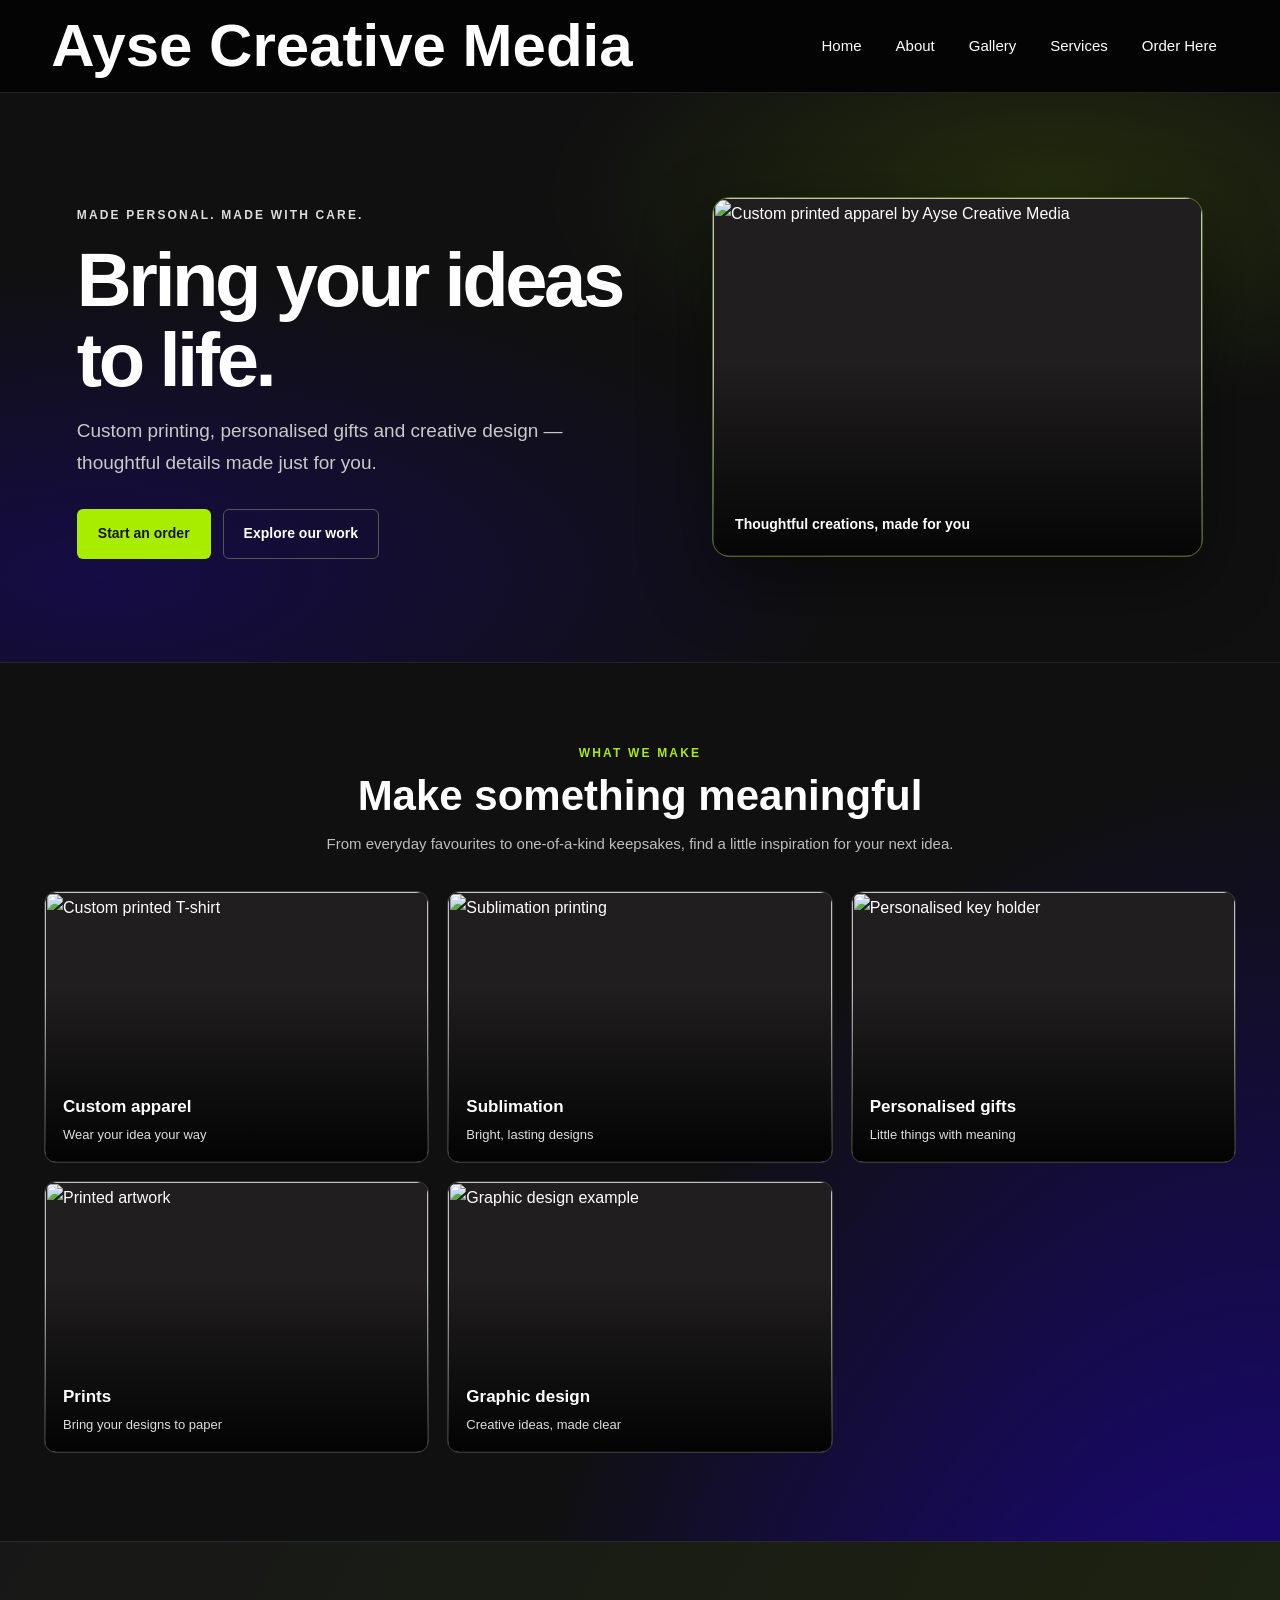
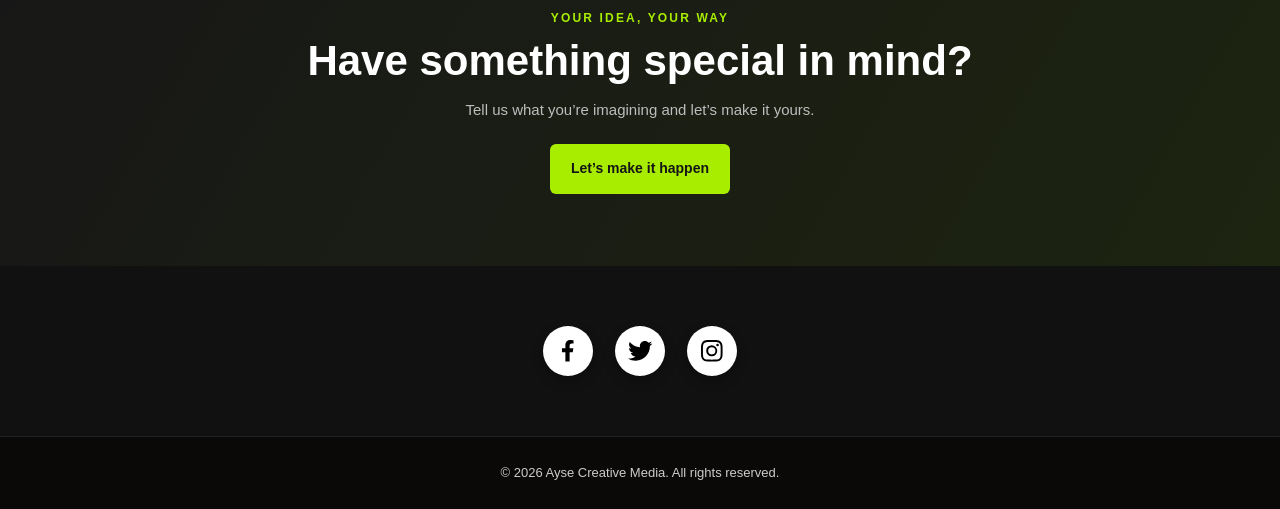
==== commit 0aee8f37: "Add files via upload" ====
--- a/index.html
+++ b/index.html
@@ -4,7 +4,8 @@
     <meta charset="UTF-8">
     <meta http-equiv="X-UA-Compatible" content="IE=edge">
     <meta name="viewport" content="width=device-width, initial-scale=1.0">
-    <title>AyseCreativeMedia</title>
+    <meta name="description" content="Discover custom apparel, personalised gifts, printing and graphic design by Ayse Creative Media.">
+    <title>Ayse Creative Media | Custom Prints &amp; Personalised Gifts</title>
     <link rel="stylesheet" href="style.css">
 </head>
 <body>
@@ -15,12 +16,12 @@
     <div class="nav-logo">
         <h1> Ayse Creative Media</h1>
     </div>
-    <div class="hamburger">
-        <spam class="bar"></spam>
-        <spam class="bar"></spam>
-        <spam class="bar"></spam>
-    </div>
-    <ul class="nav-menu">
+    <button class="hamburger" type="button" aria-label="Open navigation menu" aria-expanded="false" aria-controls="primary-navigation">
+        <span class="bar"></span>
+        <span class="bar"></span>
+        <span class="bar"></span>
+    </button>
+    <ul class="nav-menu" id="primary-navigation">
         <li><a href="index.html"> Home </a></li>
         <li><a href="about.html"> About </a></li>
         <li><a href="gallery.html"> Gallery </a></li>
@@ -32,46 +33,53 @@
     </div>
 </div>
   <section class="nav-hero">
-    <p class="hero-tag">WELCOME TO AYSE CREATIVE MEDIA</p>
-
-    <h1>Bring Your Ideas to Life.</h1>
-
-    <p class="hero-description">
-        Custom printing, personalised gifts and creative designs
-        made just for you.
-    </p>
-
-    <div class="hero-buttons">
-        <a href="gallery.html" class="hero-btn primary-btn">
-            Explore Our Work
-        </a>
-
-        <a href="Order.html" class="hero-btn secondary-btn">
-            Order Here
-        </a>
+    <div class="hero-copy">
+        <p class="hero-tag">MADE PERSONAL. MADE WITH CARE.</p>
+        <h1>Bring your ideas to life.</h1>
+        <p class="hero-description">
+            Custom printing, personalised gifts and creative design —
+            thoughtful details made just for you.
+        </p>
+        <div class="hero-buttons">
+            <a href="Order.html" class="hero-btn primary-btn">Start an order</a>
+            <a href="gallery.html" class="hero-btn secondary-btn">Explore our work</a>
+        </div>
     </div>
+    <a class="hero-image" href="gallery.html" aria-label="Explore our custom apparel gallery">
+        <img src="https://res.cloudinary.com/txkpxwxm/image/upload/v1791805401/t-shirtprinting-img.png" alt="Custom printed apparel by Ayse Creative Media">
+        <span>Thoughtful creations, made for you</span>
+    </a>
 </section>
-    <!-- Content Section -->
+    <!-- Featured services -->
     <section class="content">
+        <div class="section-heading">
+            <p class="section-eyebrow">WHAT WE MAKE</p>
+            <h2>Make something meaningful</h2>
+            <p>From everyday favourites to one-of-a-kind keepsakes, find a little inspiration for your next idea.</p>
+        </div>
         <div class="content-container">
-        
         <div class="content-item">
-            <a href="gallery.html"><img src="https://res.cloudinary.com/txkpxwxm/image/upload/v1791805401/t-shirtprinting-img.png" alt="t-shirt printing image"></a>
+            <a href="services.html"><img src="https://res.cloudinary.com/txkpxwxm/image/upload/v1791805401/t-shirtprinting-img.png" alt="Custom printed T-shirt"><span class="service-caption"><strong>Custom apparel</strong><small>Wear your idea your way</small></span></a>
         </div>
         <div class="content-item">
-            <a href="gallery.html"> <img src="https://res.cloudinary.com/txkpxwxm/image/upload/v1791804949/sublimation-img.png" alt="sublimation image"></a>
-            
+            <a href="services.html"><img src="https://res.cloudinary.com/txkpxwxm/image/upload/v1791804949/sublimation-img.png" alt="Sublimation printing"><span class="service-caption"><strong>Sublimation</strong><small>Bright, lasting designs</small></span></a>
         </div>
         <div class="content-item">
-           <a href="gallery.html"> <img src="https://res.cloudinary.com/txkpxwxm/image/upload/v1791804949/keyholder-img.png" alt="keyholder image"> </a>
+           <a href="services.html"><img src="https://res.cloudinary.com/txkpxwxm/image/upload/v1791804949/keyholder-img.png" alt="Personalised key holder"><span class="service-caption"><strong>Personalised gifts</strong><small>Little things with meaning</small></span></a>
         </div>
         <div class="content-item">
-            <a href="gallery.html"><img src="https://res.cloudinary.com/txkpxwxm/image/upload/v1791804954/printout-img.png" alt="printout image"></a>
+            <a href="services.html"><img src="https://res.cloudinary.com/txkpxwxm/image/upload/v1791804954/printout-img.png" alt="Printed artwork"><span class="service-caption"><strong>Prints</strong><small>Bring your designs to paper</small></span></a>
         </div>
         <div class="content-item">
-            <a href="gallery.html"><img src="https://res.cloudinary.com/txkpxwxm/image/upload/v1791804950/graphicdesign-img.png" alt="graphic design image"></a>
+            <a href="services.html"><img src="https://res.cloudinary.com/txkpxwxm/image/upload/v1791804950/graphicdesign-img.png" alt="Graphic design example"><span class="service-caption"><strong>Graphic design</strong><small>Creative ideas, made clear</small></span></a>
         </div>
         </div>
+    </section>
+    <section class="home-cta">
+        <p class="section-eyebrow">YOUR IDEA, YOUR WAY</p>
+        <h2>Have something special in mind?</h2>
+        <p>Tell us what you’re imagining and let’s make it yours.</p>
+        <a href="Order.html" class="hero-btn primary-btn">Let’s make it happen</a>
     </section>
 
     <!-- Social Media -->
@@ -123,7 +131,7 @@
 </ul>
     </section>
     <section class="footer">
-        <p>&copy; 2023 Ayse Creative Media. All rights reserved.</p>
+        <p>&copy; 2026 Ayse Creative Media. All rights reserved.</p>
     </section>
     <script src="home-script.js"></script>
 </body>
--- a/style.css
+++ b/style.css
@@ -525,4 +525,303 @@
     .footer {
         padding: 20px 12px;
     }
+}
+
+/* Home page refresh */
+.nav-hero {
+    display: grid;
+    grid-template-columns: minmax(0, 1fr) minmax(300px, 0.9fr);
+    align-items: center;
+    gap: clamp(32px, 7vw, 100px);
+    min-height: 540px;
+    padding: clamp(56px, 8vw, 110px) max(6%, calc((100% - 1200px) / 2));
+    text-align: left;
+    background:
+        radial-gradient(ellipse at 82% 18%, rgba(168, 237, 0, 0.13), transparent 34%),
+        radial-gradient(ellipse at 8% 85%, rgba(31, 2, 172, 0.34), transparent 45%),
+        #101010;
+}
+
+.hero-copy {
+    max-width: 590px;
+}
+
+.hero-tag,
+.section-eyebrow {
+    color: var(--ayse-green);
+    font-size: 12px;
+    font-weight: 700;
+    letter-spacing: 0.18em;
+}
+
+.nav-hero h1 {
+    margin: 14px 0;
+    padding: 0;
+    color: var(--ayse-white);
+    font-size: clamp(42px, 6vw, 76px);
+    line-height: 1.06;
+    letter-spacing: -0.045em;
+}
+
+.nav-hero .hero-description {
+    max-width: 490px;
+    margin: 0;
+    color: #c9c9c9;
+    font-size: clamp(16px, 1.7vw, 19px);
+}
+
+.hero-buttons {
+    display: flex;
+    flex-wrap: wrap;
+    gap: 12px;
+    margin-top: 30px;
+}
+
+.hero-btn {
+    display: inline-flex;
+    min-height: 48px;
+    align-items: center;
+    justify-content: center;
+    padding: 12px 20px;
+    border: 1px solid transparent;
+    border-radius: 6px;
+    font-size: 14px;
+    font-weight: 700;
+    transition: transform 0.2s ease, background-color 0.2s ease, border-color 0.2s ease;
+}
+
+.hero-btn:hover {
+    transform: translateY(-2px);
+}
+
+.primary-btn {
+    background: var(--ayse-green);
+    color: #151515;
+}
+
+.primary-btn:hover {
+    background: #c0ff35;
+}
+
+.secondary-btn {
+    border-color: #555;
+    color: var(--ayse-white);
+}
+
+.secondary-btn:hover {
+    border-color: var(--ayse-green);
+}
+
+.hero-image {
+    position: relative;
+    display: block;
+    min-height: 360px;
+    overflow: hidden;
+    border: 1px solid rgba(168, 237, 0, 0.35);
+    border-radius: 18px;
+    background: #201e1e;
+    box-shadow: 0 24px 70px rgba(0, 0, 0, 0.4);
+}
+
+.hero-image::after {
+    position: absolute;
+    inset: 45% 0 0;
+    background: linear-gradient(transparent, rgba(0, 0, 0, 0.82));
+    content: "";
+}
+
+.hero-image img {
+    position: absolute;
+    width: 100%;
+    height: 100%;
+    object-fit: cover;
+    transition: transform 0.5s ease;
+}
+
+.hero-image:hover img {
+    transform: scale(1.04);
+}
+
+.hero-image span {
+    position: absolute;
+    z-index: 1;
+    right: 22px;
+    bottom: 20px;
+    left: 22px;
+    color: #fff;
+    font-size: 14px;
+    font-weight: 700;
+}
+
+.content {
+    display: block;
+    max-width: 1240px;
+    padding: 80px 24px 88px;
+}
+
+.section-heading {
+    max-width: 660px;
+    margin: 0 auto 34px;
+    text-align: center;
+}
+
+.section-heading h2,
+.home-cta h2 {
+    margin: 8px 0 10px;
+    color: #fff;
+    font-size: clamp(27px, 4vw, 42px);
+    line-height: 1.2;
+}
+
+.section-heading > p:last-child,
+.home-cta > p:not(.section-eyebrow) {
+    color: #bdbdbd;
+    font-size: 15px;
+}
+
+.content-container {
+    display: grid;
+    grid-template-columns: repeat(3, minmax(0, 1fr));
+    gap: 18px;
+    padding: 0;
+}
+
+.content-item {
+    height: auto;
+    min-height: 270px;
+    margin: 0;
+    border: 1px solid #383838;
+    border-radius: 12px;
+    box-shadow: none;
+    transition: transform 0.25s ease, border-color 0.25s ease;
+}
+
+.content-item:hover {
+    border-color: var(--ayse-green);
+    box-shadow: 0 12px 35px rgba(0, 0, 0, 0.28);
+}
+
+.content-item a {
+    position: relative;
+    min-height: 270px;
+    overflow: hidden;
+    border-radius: inherit;
+}
+
+.content-item a::after {
+    position: absolute;
+    inset: 35% 0 0;
+    background: linear-gradient(transparent, rgba(0, 0, 0, 0.9));
+    content: "";
+}
+
+.content-item img {
+    height: 100%;
+    position: absolute;
+    inset: 0;
+    object-fit: cover;
+}
+
+.service-caption {
+    position: absolute;
+    z-index: 1;
+    right: 18px;
+    bottom: 16px;
+    left: 18px;
+    display: grid;
+    gap: 2px;
+}
+
+.service-caption strong {
+    color: #fff;
+    font-size: 17px;
+}
+
+.service-caption small {
+    color: #dedede;
+    font-size: 13px;
+}
+
+.home-cta {
+    padding: 66px 20px 72px;
+    background: linear-gradient(120deg, #171717, #1d2410);
+    border-top: 1px solid #292929;
+    text-align: center;
+}
+
+.home-cta .hero-btn {
+    margin-top: 22px;
+}
+
+.content-item a:focus-visible,
+.hero-btn:focus-visible,
+.hero-image:focus-visible {
+    outline: 3px solid #fff;
+    outline-offset: 4px;
+}
+
+@media screen and (max-width: 768px) {
+    .nav-hero {
+        grid-template-columns: 1fr;
+        gap: 34px;
+        padding: 60px 7%;
+    }
+
+    .hero-image {
+        min-height: 300px;
+    }
+
+    .content-container {
+        grid-template-columns: repeat(2, minmax(0, 1fr));
+    }
+
+    .content-item,
+    .content-item a {
+        min-height: 240px;
+    }
+}
+
+@media screen and (max-width: 480px) {
+    .nav-hero {
+        padding: 48px 6%;
+    }
+
+    .nav-hero h1 {
+        font-size: 42px;
+    }
+
+    .hero-buttons {
+        align-items: stretch;
+        flex-direction: column;
+    }
+
+    .hero-image {
+        min-height: 250px;
+    }
+
+    .content {
+        padding: 58px 18px 64px;
+    }
+
+    .content-container {
+        grid-template-columns: 1fr;
+    }
+
+    .content-item,
+    .content-item a {
+        min-height: 270px;
+    }
+
+    .home-cta {
+        padding: 54px 18px;
+    }
+}
+
+@media (prefers-reduced-motion: reduce) {
+    *,
+    *::before,
+    *::after {
+        scroll-behavior: auto !important;
+        transition-duration: 0.01ms !important;
+    }
 }
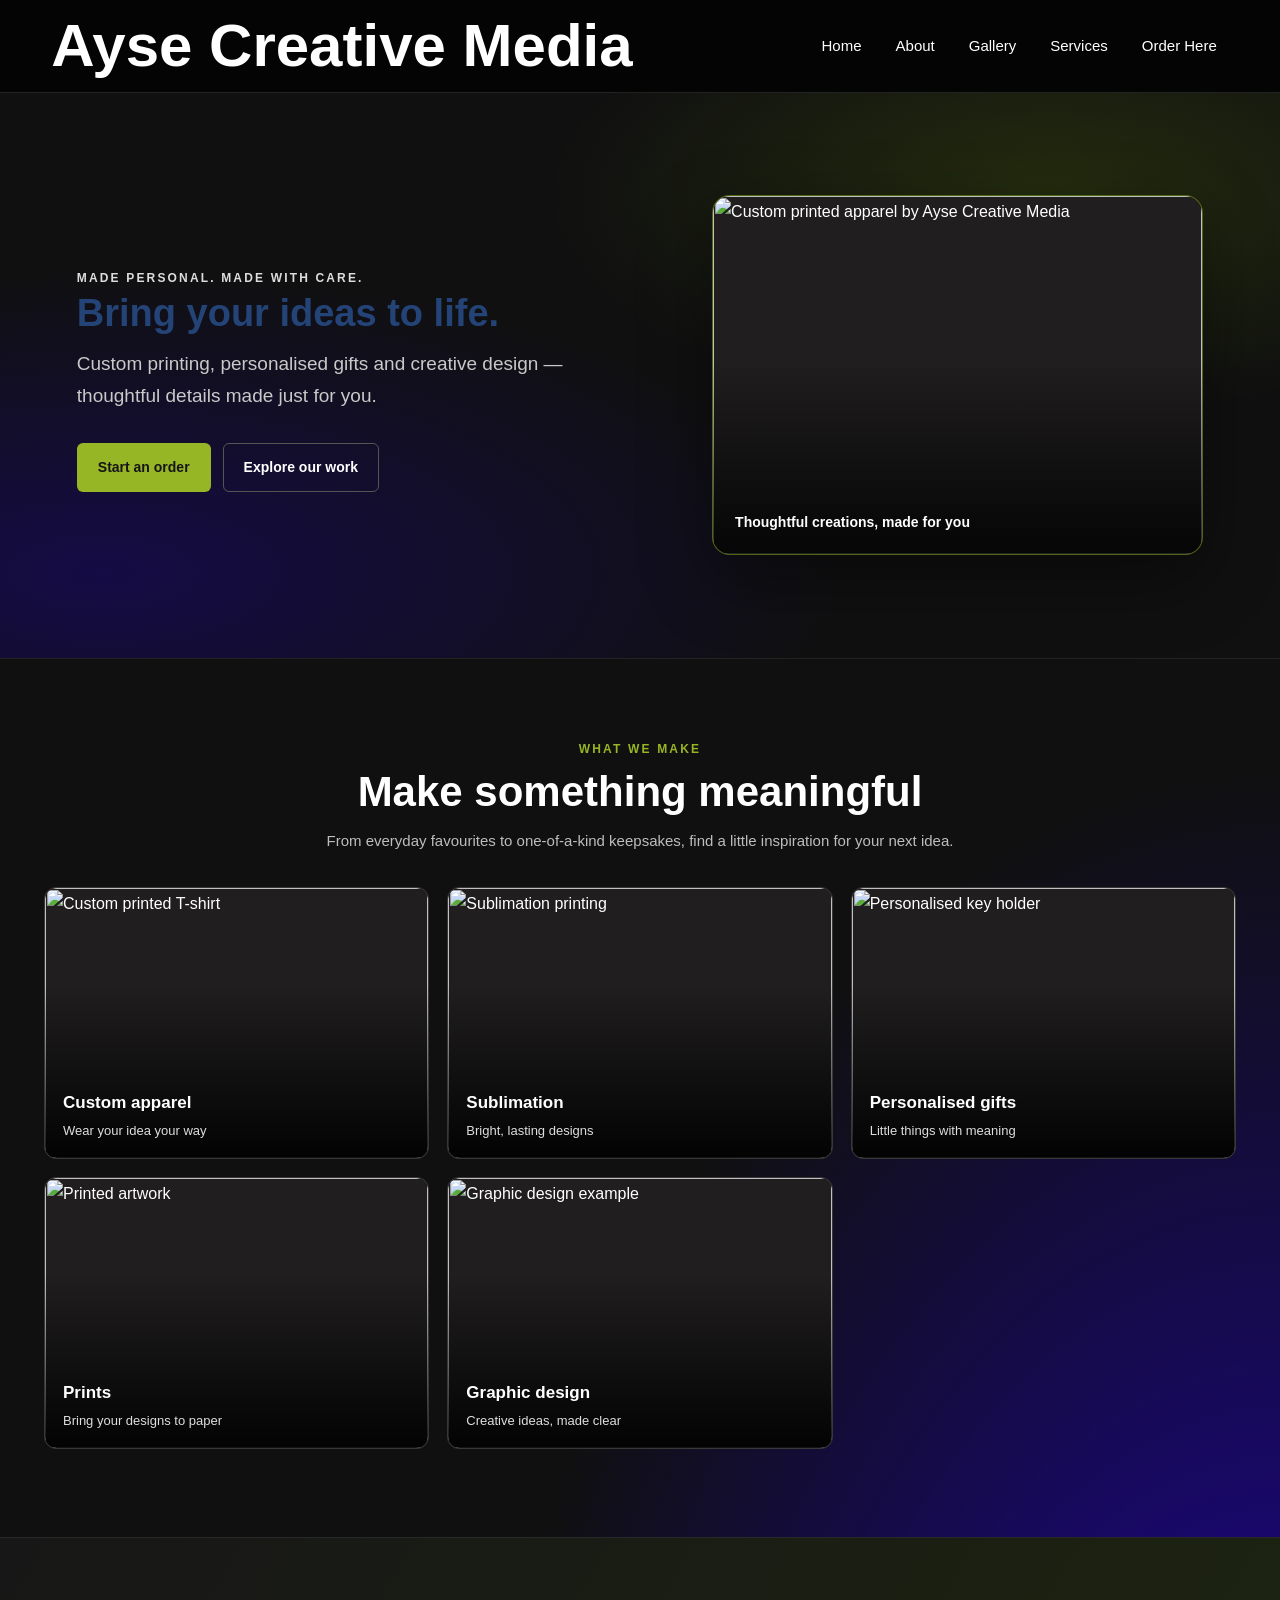
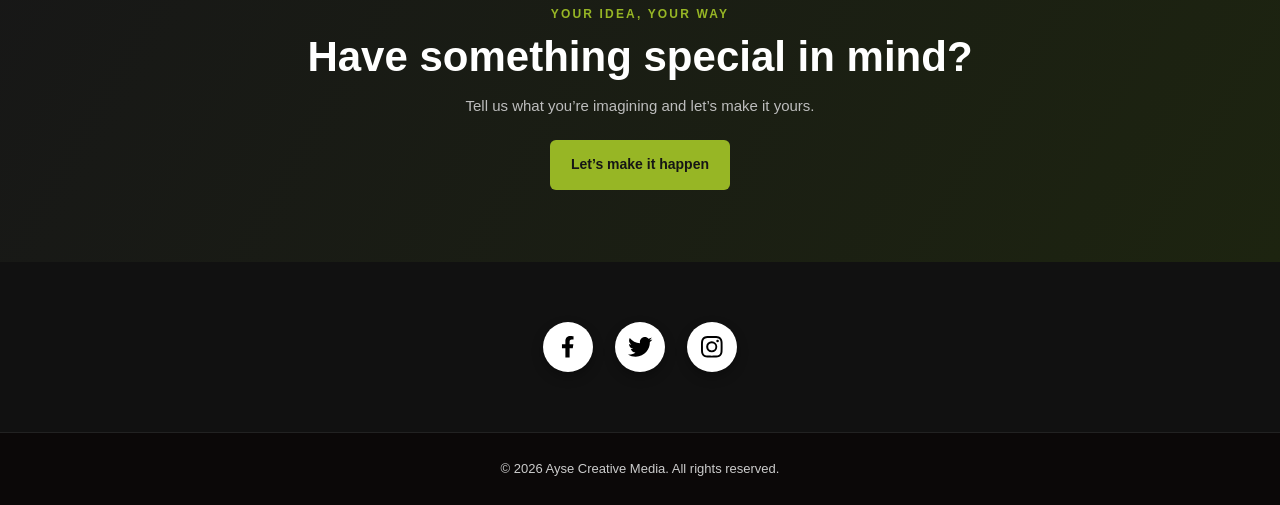
==== commit 4716ce28: "Add files via upload" ====
--- a/index.html
+++ b/index.html
@@ -35,7 +35,7 @@
   <section class="nav-hero">
     <div class="hero-copy">
         <p class="hero-tag">MADE PERSONAL. MADE WITH CARE.</p>
-        <h1>Bring your ideas to life.</h1>
+        <h2>Bring your ideas to life.</h2>
         <p class="hero-description">
             Custom printing, personalised gifts and creative design —
             thoughtful details made just for you.
--- a/style.css
+++ b/style.css
@@ -5,7 +5,7 @@
 }
 
 :root {
-    --ayse-green: #a8ed00;
+    --ayse-green: #97b625;
     --ayse-border: #17c200;
     --ayse-black: #000000;
     --ayse-card: #201e1e;
@@ -38,6 +38,19 @@
     overflow-x: clip;
 }
 
+/* Animation keyframes for neon pulse effect on hero heading  */
+.header .nav-logo h1{
+    animation: neonPulse 2s infinite alternate;
+}
+@keyframes neonPulse {
+    0% {
+        text-shadow: 0 0 5px var(--ayse-green), 0 0 10px var(--ayse-green), 0 0 20px var(--ayse-green), 0 0 40px var(--ayse-green);
+    }
+    100% {
+        text-shadow: 0 0 10px var(--ayse-green), 0 0 20px var(--ayse-green), 0 0 30px var(--ayse-green), 0 0 50px var(--ayse-green);
+    }
+}
+
 /* GENERAL LINKS */
 a {
     text-decoration: none;
@@ -77,7 +90,6 @@
     white-space: normal;
     line-height: 1.2;
 }
-
 .nav-menu {
     display: flex;
     align-items: center;
@@ -151,12 +163,16 @@
 }
 
 .nav-hero h2 {
-    color: var(--ayse-green);
+    color: var(--ayse-blue);
     font-size: clamp(24px, 4vw, 38px);
     line-height: 1.3;
     margin-bottom: 10px;
 }
-
+.nav-hero .hero-copy h1{
+    color: var(--ayse-blue);
+    /* animation: typing 4s steps(30) infinite, blink 0.5s  infinite; */
+    animation: neonPulse 2s infinite alternate;
+}
 /* Optional hero paragraph */
 .nav-hero p {
     max-width: 650px;
@@ -824,4 +840,100 @@
         scroll-behavior: auto !important;
         transition-duration: 0.01ms !important;
     }
+}
+
+.hamburger {
+    display: none;
+    align-items: center;
+    justify-content: center;
+    flex: 0 0 44px;
+    flex-direction: column;
+    gap: 5px;
+    width: 44px;
+    height: 44px;
+    padding: 8px;
+    border: 0;
+    border-radius: 6px;
+    background: transparent;
+    cursor: pointer;
+}
+
+.hamburger:focus-visible {
+    outline: 2px solid #a8ed00;
+    outline-offset: 3px;
+}
+
+.hamburger .bar {
+    display: block;
+    width: 26px;
+    height: 3px;
+    margin: 0;
+    border-radius: 3px;
+    background-color: #a8ed00;
+    transition: transform 0.3s ease-in-out, opacity 0.3s ease-in-out;
+}
+
+.hamburger.active .bar:nth-child(2) {
+    opacity: 0;
+}
+
+.hamburger.active .bar:nth-child(1) {
+    transform: translateY(8px) rotate(45deg);
+}
+
+.hamburger.active .bar:nth-child(3) {
+    transform: translateY(-8px) rotate(-45deg);
+}
+
+@media (max-width: 768px) {
+    .navbar {
+        position: relative;
+    }
+
+    .hamburger {
+        display: flex;
+    }
+
+    .nav-menu.active {
+        display: flex;
+        flex-direction: column;
+        align-items: stretch;
+        justify-content: flex-start;
+        position: absolute;
+        top: 100%;
+        right: 0;
+        width: min(280px, 85vw);
+        max-height: 100vh;
+        overflow-y: auto;
+        gap: 8px;
+        padding: 20px;
+        background-color: #111111;
+        border-left: 2px solid var(--ayse-border);
+        border-bottom: 2px solid var(--ayse-border);
+        box-shadow: 0 10px 20px rgba(0, 0, 0, 0.5);
+        z-index: 1001;
+    }
+
+    .nav-menu.active {
+        display: flex;
+    }
+
+    .nav-menu li,
+    .nav-menu li a {
+        width: 100%;
+    }
+
+    .nav-menu li a {
+        display: block;
+        padding: 12px;
+        border-radius: 5px;
+        color: #ffffff;
+    }
+
+    .nav-menu li a:hover,
+    .nav-menu li a:focus-visible {
+        background-color: #222222;
+        color: #a8ed00;
+        border: none;
+    }
 }
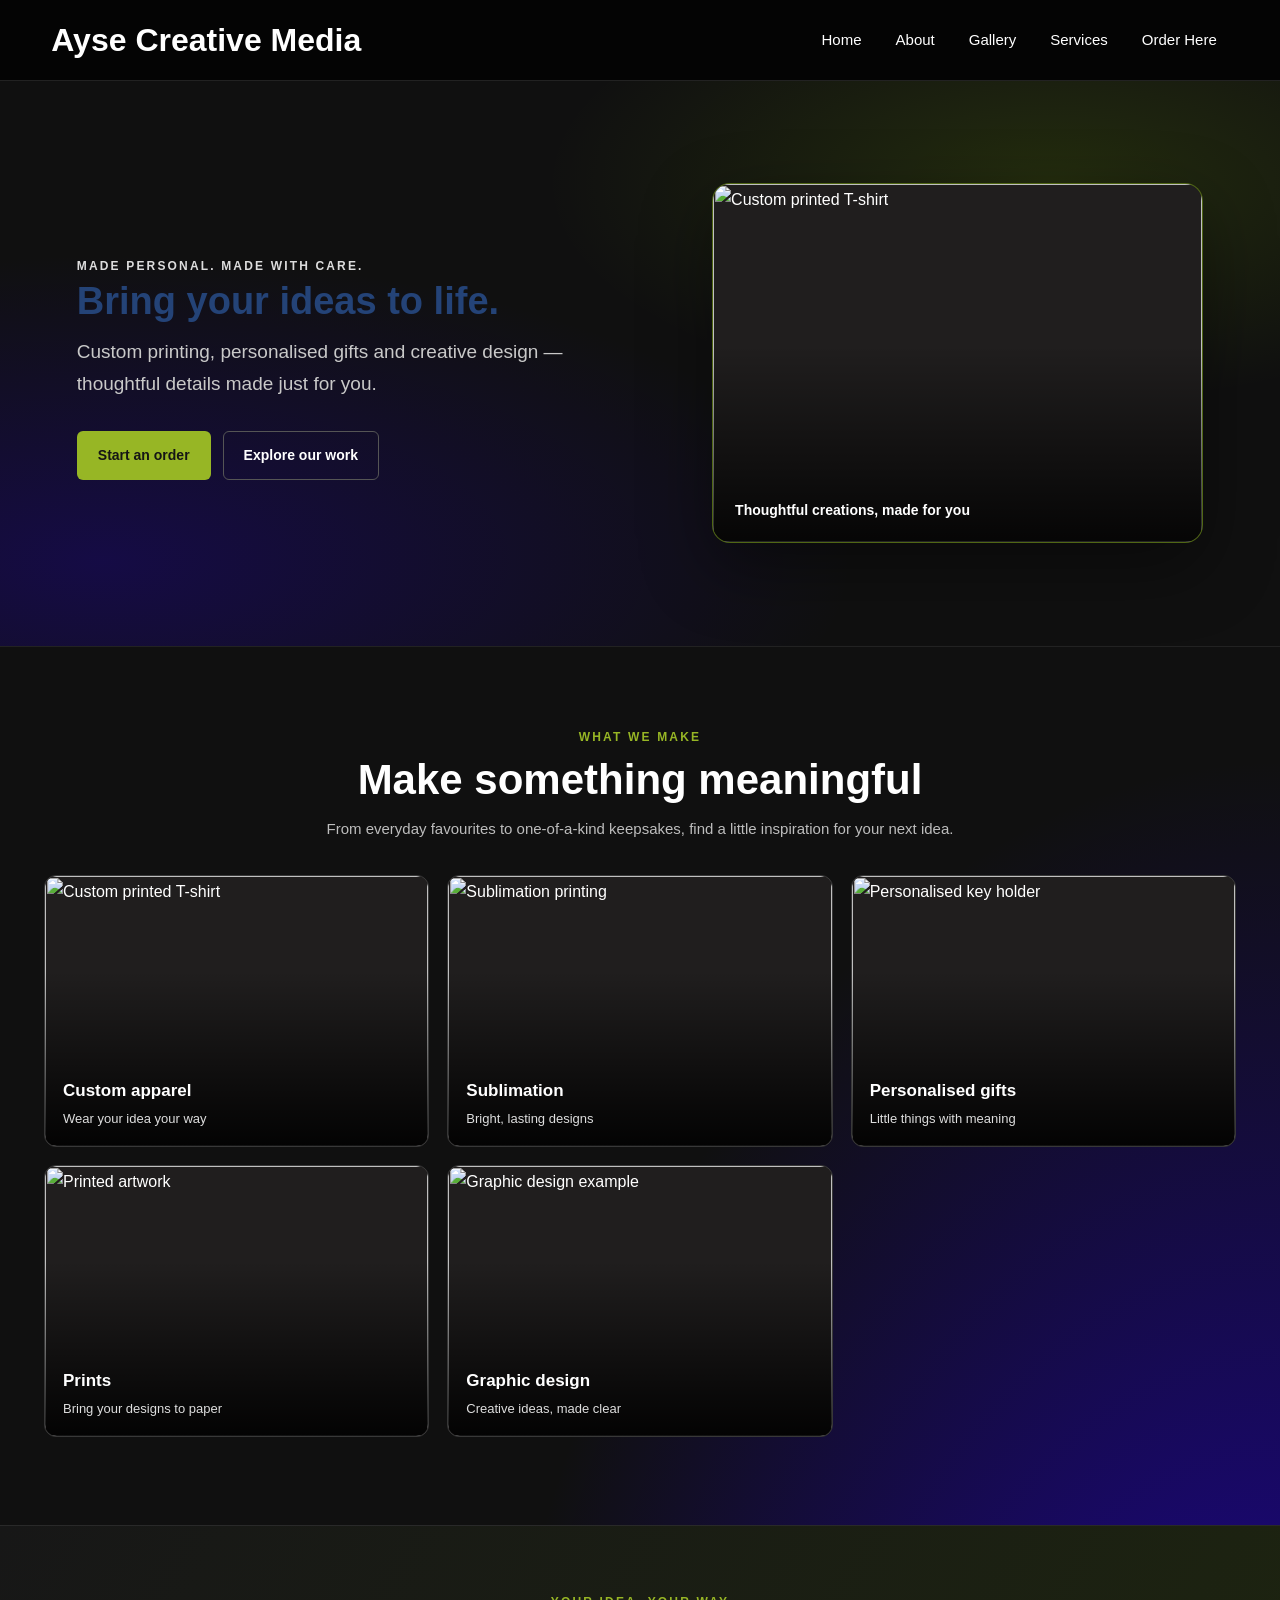
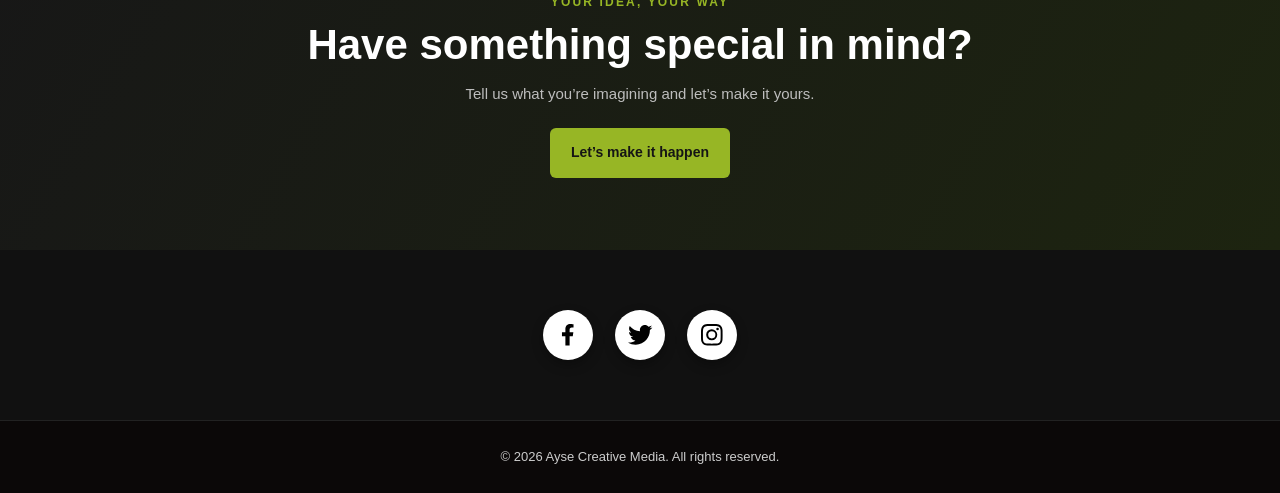
==== commit 201396f7: "Add files via upload" ====
--- a/index.html
+++ b/index.html
@@ -46,7 +46,11 @@
         </div>
     </div>
     <a class="hero-image" href="gallery.html" aria-label="Explore our custom apparel gallery">
-        <img src="https://res.cloudinary.com/txkpxwxm/image/upload/v1791805401/t-shirtprinting-img.png" alt="Custom printed apparel by Ayse Creative Media">
+        <img class="hero-slide active" src="https://res.cloudinary.com/txkpxwxm/image/upload/v1791805401/t-shirtprinting-img.png" alt="Custom printed T-shirt">
+        <img class="hero-slide" src="https://res.cloudinary.com/txkpxwxm/image/upload/v1791804949/sublimation-img.png" alt="Sublimation printing">
+        <img class="hero-slide" src="https://res.cloudinary.com/txkpxwxm/image/upload/v1791804949/keyholder-img.png" alt="Personalised key holder">
+        <img class="hero-slide" src="https://res.cloudinary.com/txkpxwxm/image/upload/v1791804954/printout-img.png" alt="Printed artwork">
+        <img class="hero-slide" src="https://res.cloudinary.com/txkpxwxm/image/upload/v1791804950/graphicdesign-img.png" alt="Graphic design example">
         <span>Thoughtful creations, made for you</span>
     </a>
 </section>
--- a/style.css
+++ b/style.css
@@ -85,7 +85,7 @@
 
 .nav-logo {
     color: var(--ayse-white);
-    font-size: clamp(20px, 2.5vw, 30px);
+    /* font-size: clamp(20px, 2.5vw, 30px); */
     font-weight: bold;
     white-space: normal;
     line-height: 1.2;
@@ -669,6 +669,25 @@
     font-weight: 700;
 }
 
+.hero-image .hero-slide {
+    opacity: 0;
+    transition: opacity 1s ease-in-out, transform 0.5s ease;
+}
+
+.hero-image .hero-slide.active {
+    opacity: 1;
+}
+
+.hero-image:hover .hero-slide.active {
+    transform: scale(1.04);
+}
+
+@media (prefers-reduced-motion: reduce) {
+    .hero-image .hero-slide {
+        transition: none;
+    }
+}
+
 .content {
     display: block;
     max-width: 1240px;
